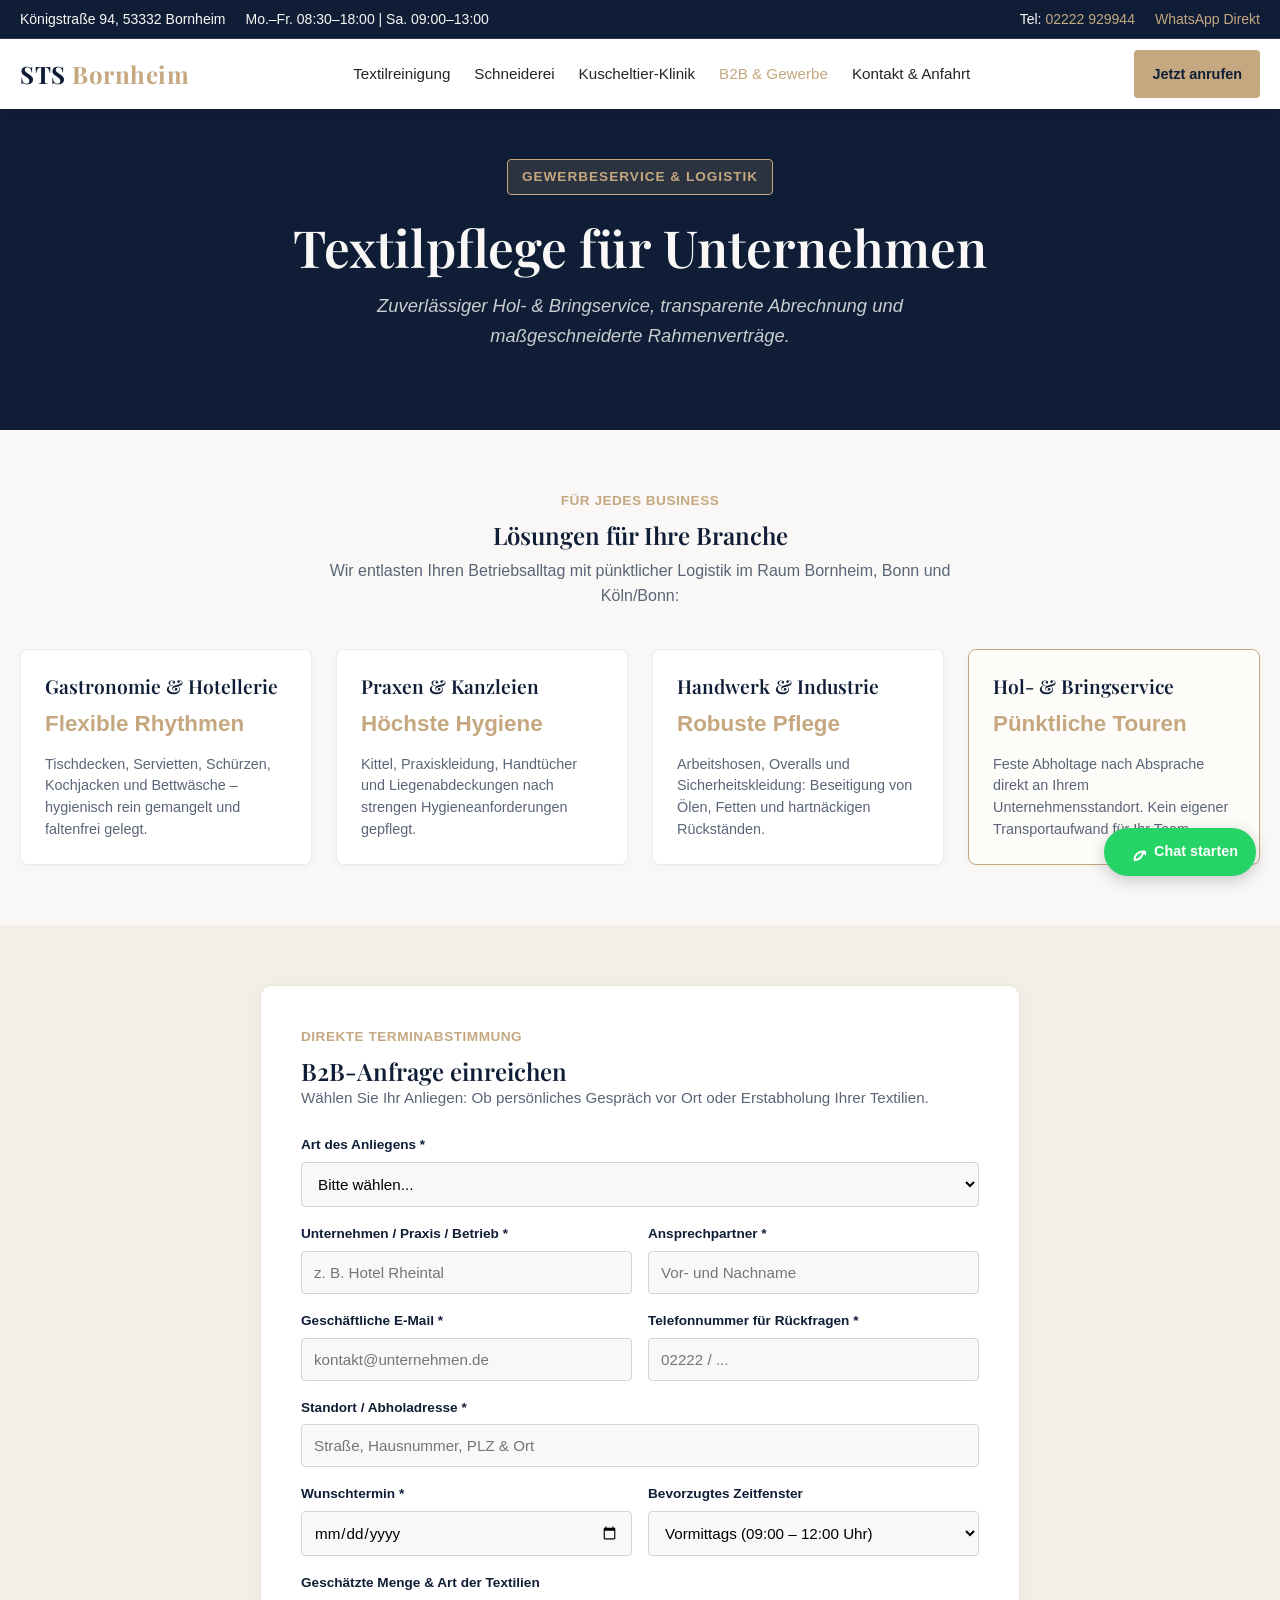
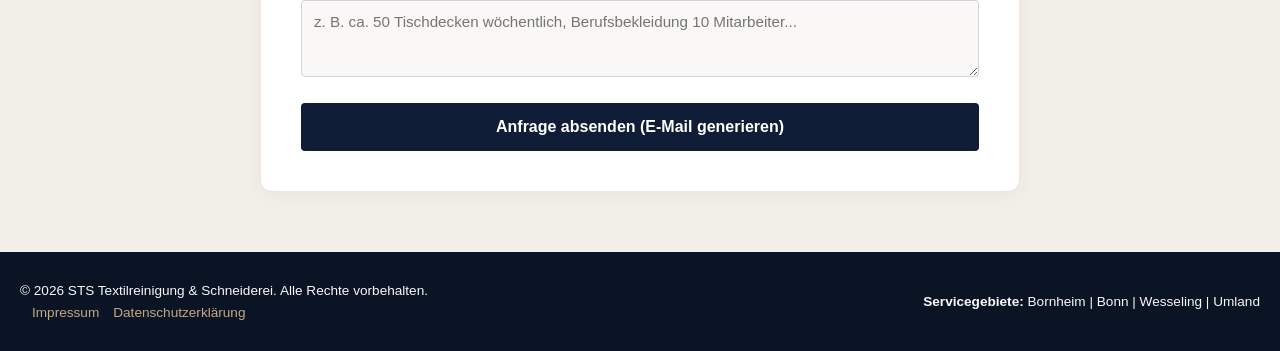
==== b2b.html @ cd41a294 "feat: setup multi-page architecture with refind boutique design" ====
<!DOCTYPE html>
<html lang="de">
<head>
    <meta charset="UTF-8">
    <meta name="viewport" content="width=device-width, initial-scale=1.0">
    <title>B2B & Wäscheservice Bornheim | STS Gewerbekunden & Logistik</title>
    
    <!-- Google Fonts -->
    <link rel="preconnect" href="https://fonts.googleapis.com">
    <link rel="preconnect" href="https://fonts.gstatic.com" crossorigin>
    <link href="https://fonts.googleapis.com/css2?family=Playfair+Display:ital,wght@0,600;0,700;1,400&family=Plus+Jakarta+Sans:wght@400;500;600;700&display=swap" rel="stylesheet">
    
    <!-- Stylesheet -->
    <link rel="stylesheet" href="style.css">
</head>
<body>

    <!-- 1. TOP-BAR -->
    <aside class="top-bar">
        <div class="container">
            <div class="top-bar-info">
                <span>Königstraße 94, 53332 Bornheim</span>
                <span>Mo.–Fr. 08:30–18:00 | Sa. 09:00–13:00</span>
            </div>
            <div class="top-bar-contact">
                <span>Tel: <a href="tel:02222929944">02222 929944</a></span>
                <a href="https://wa.me/4915759547628" target="_blank" rel="noopener">WhatsApp Direkt</a>
            </div>
        </div>
    </aside>

    <!-- 2. HEADER -->
    <header class="main-header">
        <div class="container nav-container">
            <div class="logo">
                <a href="index.html">STS <span>Bornheim</span></a>
            </div>

            <nav aria-label="Hauptnavigation">
                <ul class="nav-menu">
                    <li><a href="textilreinigung.html" class="nav-link">Textilreinigung</a></li>
                    <li><a href="schneiderei.html" class="nav-link">Schneiderei</a></li>
                    <li><a href="kuscheltier.html" class="nav-link">Kuscheltier-Klinik</a></li>
                    <li><a href="b2b.html" class="nav-link active">B2B & Gewerbe</a></li>
                    <li><a href="kontakt.html" class="nav-link">Kontakt & Anfahrt</a></li>
                </ul>
            </nav>

            <div class="header-actions">
                <a href="tel:02222929944" class="header-cta">Jetzt anrufen</a>
            </div>
        </div>
    </header>

    <!-- 3. DETAILSEITE INHALT -->
    <main>
        <!-- B2B Hero -->
        <section class="hero" style="padding: 50px 0 40px;">
            <div class="container hero-content">
                <span class="badge">Gewerbeservice & Logistik</span>
                <h1 class="hero-title">Textilpflege für Unternehmen</h1>
                <p class="hero-motto">Zuverlässiger Hol- & Bringservice, transparente Abrechnung und maßgeschneiderte Rahmenverträge.</p>
            </div>
        </section>

        <!-- Zielbranchen Grid -->
        <section class="container" style="padding: 60px 20px;">
            <div style="text-align: center; max-width: 700px; margin: 0 auto 40px;">
                <span class="section-tag">Für jedes Business</span>
                <h2>Lösungen für Ihre Branche</h2>
                <p style="color: var(--text-muted); margin-top: 8px;">
                    Wir entlasten Ihren Betriebsalltag mit pünktlicher Logistik im Raum Bornheim, Bonn und Köln/Bonn:
                </p>
            </div>

            <div class="price-grid">
                <div class="price-card">
                    <h3>Gastronomie & Hotellerie</h3>
                    <p class="price-val">Flexible Rhythmen</p>
                    <p class="price-desc">Tischdecken, Servietten, Schürzen, Kochjacken und Bettwäsche – hygienisch rein gemangelt und faltenfrei gelegt.</p>
                </div>

                <div class="price-card">
                    <h3>Praxen & Kanzleien</h3>
                    <p class="price-val">Höchste Hygiene</p>
                    <p class="price-desc">Kittel, Praxiskleidung, Handtücher und Liegenabdeckungen nach strengen Hygieneanforderungen gepflegt.</p>
                </div>

                <div class="price-card">
                    <h3>Handwerk & Industrie</h3>
                    <p class="price-val">Robuste Pflege</p>
                    <p class="price-desc">Arbeitshosen, Overalls und Sicherheitskleidung: Beseitigung von Ölen, Fetten und hartnäckigen Rückständen.</p>
                </div>

                <div class="price-card highlight-card">
                    <h3>Hol- & Bringservice</h3>
                    <p class="price-val">Pünktliche Touren</p>
                    <p class="price-desc">Feste Abholtage nach Absprache direkt an Ihrem Unternehmensstandort. Kein eigener Transportaufwand für Ihr Team.</p>
                </div>
            </div>
        </section>

        <!-- B2B Terminformular -->
        <section class="bg-alt" style="padding: 60px 20px;">
            <div class="container">
                <div class="inquiry-card" style="max-width: 760px;">
                    <span class="section-tag">Direkte Terminabstimmung</span>
                    <h2>B2B-Anfrage einreichen</h2>
                    <p class="inquiry-sub">Wählen Sie Ihr Anliegen: Ob persönliches Gespräch vor Ort oder Erstabholung Ihrer Textilien.</p>

                    <form class="inquiry-form" id="b2b-form" onsubmit="handleB2BSubmit(event)">
                        <!-- Terminart-Auswahl -->
                        <div class="form-group">
                            <label for="b2b-type">Art des Anliegens *</label>
                            <select id="b2b-type" required>
                                <option value="" disabled selected>Bitte wählen...</option>
                                <option value="Gesprächstermin">Unverbindlicher Kennenlern- & Besprechungstermin</option>
                                <option value="Abholung">Direkte Erstabholung anfordern</option>
                            </select>
                        </div>

                        <!-- Firmen- & Kontaktdaten -->
                        <div class="form-row">
                            <div class="form-group">
                                <label for="b2b-company">Unternehmen / Praxis / Betrieb *</label>
                                <input type="text" id="b2b-company" placeholder="z. B. Hotel Rheintal" required>
                            </div>
                            <div class="form-group">
                                <label for="b2b-contact-person">Ansprechpartner *</label>
                                <input type="text" id="b2b-contact-person" placeholder="Vor- und Nachname" required>
                            </div>
                        </div>

                        <div class="form-row">
                            <div class="form-group">
                                <label for="b2b-email">Geschäftliche E-Mail *</label>
                                <input type="email" id="b2b-email" placeholder="kontakt@unternehmen.de" required>
                            </div>
                            <div class="form-group">
                                <label for="b2b-phone">Telefonnummer für Rückfragen *</label>
                                <input type="tel" id="b2b-phone" placeholder="02222 / ..." required>
                            </div>
                        </div>

                        <!-- Adresse & Logistik -->
                        <div class="form-group">
                            <label for="b2b-address">Standort / Abholadresse *</label>
                            <input type="text" id="b2b-address" placeholder="Straße, Hausnummer, PLZ & Ort" required>
                        </div>

                        <div class="form-row">
                            <div class="form-group">
                                <label for="b2b-date">Wunschtermin *</label>
                                <input type="date" id="b2b-date" required>
                            </div>
                            <div class="form-group">
                                <label for="b2b-time">Bevorzugtes Zeitfenster</label>
                                <select id="b2b-time">
                                    <option value="Vormittags (09:00 - 12:00 Uhr)">Vormittags (09:00 – 12:00 Uhr)</option>
                                    <option value="Nachmittags (13:00 - 17:00 Uhr)">Nachmittags (13:00 – 17:00 Uhr)</option>
                                </select>
                            </div>
                        </div>

                        <div class="form-group">
                            <label for="b2b-details">Geschätzte Menge & Art der Textilien</label>
                            <textarea id="b2b-details" rows="3" placeholder="z. B. ca. 50 Tischdecken wöchentlich, Berufsbekleidung 10 Mitarbeiter..."></textarea>
                        </div>

                        <button type="submit" class="submit-btn" style="background-color: var(--color-primary); margin-top: 10px;">
                            Anfrage absenden (E-Mail generieren)
                        </button>
                    </form>
                </div>
            </div>
        </section>
    </main>

    <!-- 4. FOOTER -->
    <footer class="site-footer">
        <div class="container footer-content">
            <div class="footer-legal">
                <p>&copy; 2026 STS Textilreinigung & Schneiderei. Alle Rechte vorbehalten.</p>
                <nav class="legal-links">
                    <a href="impressum.html">Impressum</a>
                    <a href="datenschutz.html">Datenschutzerklärung</a>
                </nav>
            </div>
            <div class="footer-service">
                <p><strong>Servicegebiete:</strong> Bornheim | Bonn | Wesseling | Umland</p>
            </div>
        </div>
    </footer>

    <!-- SCHWEBENDER WHATSAPP-BUTTON -->
    <a href="https://wa.me/4915759547628?text=Hallo%20STS%20Team,%20ich%20habe%20eine%20B2B-Anfrage." class="whatsapp-float" target="_blank" rel="noopener noreferrer">
        <svg viewBox="0 0 24 24" width="24" height="24" fill="none" stroke="currentColor" stroke-width="2" stroke-linecap="round" stroke-linejoin="round">
            <path d="M21 11.5a8.38 8.38 0 0 1-.9 3.8 8.5 8.5 0 0 1-7.6 4.7 8.38 8.38 0 0 1 4.7-7.6 8.38 8.38 0 0 1 3.8-.9h.5a8.48 8.48 0 0 1 8 8v.5z"></path>
        </svg>
        <span>Chat starten</span>
    </a>

    <!-- JAVASCRIPT: E-Mail-Workflow ohne Fremd-Backend -->
    <script>
        function handleB2BSubmit(e) {
            e.preventDefault();

            const type = document.getElementById('b2b-type').value;
            const company = document.getElementById('b2b-company').value;
            const person = document.getElementById('b2b-contact-person').value;
            const email = document.getElementById('b2b-email').value;
            const phone = document.getElementById('b2b-phone').value;
            const address = document.getElementById('b2b-address').value;
            const date = document.getElementById('b2b-date').value;
            const time = document.getElementById('b2b-time').value;
            const details = document.getElementById('b2b-details').value;

            const subject = encodeURIComponent(`B2B-Anfrage: ${type} - ${company}`);
            const body = encodeURIComponent(
                `Guten Tag STS Team,\n\n` +
                `Hiermit frage ich folgenden Termin an:\n\n` +
                `Art des Anliegens: ${type}\n` +
                `Firma / Betrieb: ${company}\n` +
                `Ansprechpartner: ${person}\n` +
                `Telefon: ${phone}\n` +
                `E-Mail: ${email}\n` +
                `Standort / Adresse: ${address}\n` +
                `Wunschtermin: ${date} (${time})\n\n` +
                `Details / Textilmengen:\n${details}\n\n` +
                `Bitte um verbindliche Bestätigung per E-Mail.`
            );

            // Öffnet das vorbefüllte Standard-E-Mail-Programm des Nutzers
            window.location.href = `mailto:info@sts-textilreinigung.de?subject=${subject}&body=${body}`;
        }
    </script>

</body>
</html>
---- style.css ----
/* ==========================================================================
   STS TEXTILREINIGUNG & SCHNEIDEREI - DESIGN SYSTEM TOKENS (v1.0)
   ========================================================================== */

:root {
  /* Farbklima: Refined Boutique */
  --color-primary: #0F1E36;       /* Deep Navy */
  --color-primary-light: #1B355D; /* Soft Navy für Hover/Karten */
  --color-bg: #F9F8F6;            /* Warmes Creme / Off-White */
  --color-surface: #FFFFFF;       /* Reines Weiß für Inhaltskarten */
  --color-accent: #C5A880;        /* Muted Sandgold / Champagne */
  --color-accent-hover: #B3956B;  /* Dunklerer Sandton für Interaktionen */
  
  /* Textfarben & Kontraste */
  --text-main: #212529;           /* Neutrales Dunkelgrau für Fließtext */
  --text-muted: #5A6578;          /* Sekundärtext / Metadaten */
  --text-light: #F9F8F6;          /* Heller Text auf Navy-Hintergründen */

  /* Typografie-System */
  --font-serif: "Playfair Display", Georgia, serif;
  --font-sans: "Inter", -apple-system, BlinkMacSystemFont, "Segoe UI", Roboto, sans-serif;

  /* Formensprache & Layout */
  --radius-sm: 4px;
  --radius-md: 8px;
  --radius-lg: 12px;
  --max-width: 1280px;

  /* Mobile Touch Targets */
  --min-touch-size: 48px;
}

/* Basis-Reset */
*, *::before, *::after {
  box-sizing: border-box;
  margin: 0;
  padding: 0;
}

body {
  font-family: var(--font-sans);
  background-color: var(--color-bg);
  color: var(--text-main);
  line-height: 1.6;
  -webkit-font-smoothing: antialiased;
}

/* Typografie Grundhierarchie */
h1, h2, h3, h4 {
  font-family: var(--font-serif);
  color: var(--color-primary);
  font-weight: 600;
  line-height: 1.25;
}

/* Globaler Layout-Container */
.container {
  width: 100%;
  max-width: var(--max-width);
  margin-left: auto;
  margin-right: auto;
  padding-left: 20px;
  padding-right: 20px;
}

/* ==========================================================================
   HEADER & NAVIGATION
   ========================================================================== */

/* Top-Bar (Öffnungszeiten & Direktkontakt) */
.top-bar {
  background-color: var(--color-primary);
  color: var(--text-light);
  font-size: 0.875rem;
  padding: 8px 0;
  border-bottom: 1px solid rgba(197, 168, 128, 0.2);
}

.top-bar .container {
  display: flex;
  justify-content: space-between;
  align-items: center;
}

.top-bar-info, .top-bar-contact {
  display: flex;
  gap: 20px;
  align-items: center;
}

.top-bar a {
  color: var(--color-accent);
  text-decoration: none;
  font-weight: 500;
}

.top-bar a:hover {
  text-decoration: underline;
}

/* Haupt-Navigation (Sticky auf Desktop & Mobil) */
.main-header {
  position: sticky;
  top: 0;
  background-color: var(--color-surface);
  box-shadow: 0 2px 10px rgba(0, 0, 0, 0.05);
  z-index: 1000;
}

.nav-container {
  display: flex;
  justify-content: space-between;
  align-items: center;
  height: 70px;
}

/* Logo */
.logo a {
  font-family: var(--font-serif);
  font-size: 1.5rem;
  font-weight: 700;
  color: var(--color-primary);
  text-decoration: none;
  letter-spacing: 0.5px;
}

.logo span {
  color: var(--color-accent);
}

/* Navigations-Links */
.nav-menu {
  display: flex;
  list-style: none;
  gap: 24px;
  align-items: center;
}

.nav-link {
  font-family: var(--font-sans);
  font-size: 0.95rem;
  font-weight: 500;
  color: var(--text-main);
  text-decoration: none;
  transition: color 0.2s ease;
  min-height: var(--min-touch-size);
  display: inline-flex;
  align-items: center;
}

.nav-link:hover, .nav-link.active {
  color: var(--color-accent);
}

/* Header-CTA-Button */
.header-cta {
  background-color: var(--color-accent);
  color: var(--color-primary);
  padding: 10px 18px;
  border-radius: var(--radius-sm);
  text-decoration: none;
  font-weight: 600;
  font-size: 0.9rem;
  min-height: var(--min-touch-size);
  display: inline-flex;
  align-items: center;
  transition: background-color 0.2s ease;
}

.header-cta:hover {
  background-color: var(--color-accent-hover);
}

/* Mobile-Anpassung */
@media (max-width: 768px) {
  .top-bar {
    display: none;
  }

  .nav-menu {
    display: none;
  }

  .nav-container {
    height: 56px;
  }

  .logo a {
    font-size: 1.25rem;
  }
}
/* ==========================================================================
   HERO BEREICH & SCHNELLWAHL-KACHELN
   ========================================================================== */
.hero {
  background-color: var(--color-primary);
  color: var(--text-light);
  padding: 80px 0 60px;
  text-align: center;
}

.hero-content {
  display: flex;
  flex-direction: column;
  align-items: center;
}

.badge {
  background-color: rgba(197, 168, 128, 0.15);
  color: var(--color-accent);
  border: 1px solid var(--color-accent);
  padding: 6px 14px;
  border-radius: var(--radius-sm);
  font-size: 0.85rem;
  font-weight: 600;
  text-transform: uppercase;
  letter-spacing: 1px;
  margin-bottom: 20px;
}

.hero-title {
  font-size: clamp(2rem, 5vw, 3.2rem);
  color: var(--text-light);
  margin-bottom: 12px;
}

.hero-title span {
  color: var(--color-accent);
}

.hero-motto {
  font-size: 1.15rem;
  color: rgba(249, 248, 246, 0.8);
  font-style: italic;
  max-width: 600px;
  margin-bottom: 40px;
}

/* 4 Schnellwahl-Kacheln */
.quick-nav-grid {
  display: grid;
  grid-template-columns: repeat(auto-fit, minmax(220px, 1fr));
  gap: 16px;
  width: 100%;
  margin-top: 20px;
}

.quick-card {
  background-color: var(--color-surface);
  border: 1px solid rgba(197, 168, 128, 0.3);
  border-radius: var(--radius-md);
  padding: 20px 16px;
  text-decoration: none;
  display: flex;
  flex-direction: column;
  align-items: center;
  justify-content: center;
  transition: transform 0.2s ease, border-color 0.2s ease;
  min-height: var(--min-touch-size);
}

.quick-card strong {
  color: var(--color-primary);
  font-size: 1.05rem;
  margin-bottom: 4px;
}

.quick-card small {
  color: var(--text-muted);
  font-size: 0.8rem;
  text-align: center;
}

.quick-card:hover {
  transform: translateY(-3px);
  border-color: var(--color-accent);
}

/* ==========================================================================
   SPLIT SECTIONS (LEISTUNGSBLÖCKE)
   ========================================================================== */
.split-section {
  display: flex;
  align-items: center;
  justify-content: space-between;
  padding: 80px 20px;
  max-width: var(--max-width);
  margin: 0 auto;
  gap: 50px;
}

.split-section.reverse {
  flex-direction: row-reverse;
}

.bg-alt {
  background-color: #F2EFE9;
}

.split-text {
  flex: 1;
}

.split-image {
  flex: 1;
  display: flex;
  justify-content: center;
}

.split-image img {
  width: 100%;
  max-width: 500px;
  height: 340px;
  object-fit: cover;
  border-radius: var(--radius-md);
  box-shadow: 0 8px 24px rgba(0, 0, 0, 0.06);
}

.section-tag {
  color: var(--color-accent);
  font-weight: 700;
  font-size: 0.85rem;
  text-transform: uppercase;
  letter-spacing: 0.5px;
  display: block;
  margin-bottom: 8px;
}

.story-lead {
  font-weight: 500;
  font-size: 1.05rem;
  color: var(--color-primary);
  margin: 12px 0;
}

.feature-grid {
  display: flex;
  gap: 12px;
  margin: 20px 0;
  flex-wrap: wrap;
}

.feature-item {
  background-color: var(--color-surface);
  border: 1px solid rgba(0, 0, 0, 0.08);
  padding: 8px 14px;
  border-radius: var(--radius-sm);
  font-size: 0.85rem;
  font-weight: 600;
  color: var(--color-primary);
}

.nav-btn {
  background-color: var(--color-primary);
  color: var(--text-light);
  padding: 10px 20px;
  border-radius: var(--radius-sm);
  text-decoration: none;
  font-size: 0.9rem;
  font-weight: 600;
  display: inline-block;
  transition: background-color 0.2s ease;
  min-height: var(--min-touch-size);
  line-height: 28px;
}

.nav-btn:hover {
  background-color: var(--color-primary-light);
}

/* ==========================================================================
   ANFRAGE-FORMULAR & WHATSAPP
   ========================================================================== */
.inquiry-section {
  padding: 70px 0;
  background-color: var(--color-bg);
}

.inquiry-card {
  background-color: var(--color-surface);
  border: 1px solid rgba(197, 168, 128, 0.3);
  border-radius: var(--radius-lg);
  padding: 40px;
  max-width: 680px;
  margin: 0 auto;
  box-shadow: 0 4px 20px rgba(0, 0, 0, 0.04);
}

.inquiry-sub {
  color: var(--text-muted);
  font-size: 0.95rem;
  margin-bottom: 24px;
}

.inquiry-form {
  display: flex;
  flex-direction: column;
  gap: 16px;
}

.form-row {
  display: grid;
  grid-template-columns: 1fr 1fr;
  gap: 16px;
}

.form-group {
  display: flex;
  flex-direction: column;
  gap: 6px;
}

.form-group label {
  font-size: 0.85rem;
  font-weight: 600;
  color: var(--color-primary);
}

.form-group input,
.form-group select,
.form-group textarea {
  padding: 12px;
  border: 1px solid #D0D5DD;
  border-radius: var(--radius-sm);
  font-family: var(--font-sans);
  font-size: 0.95rem;
  background-color: var(--color-bg);
}

.form-group textarea {
  resize: vertical;
}

.submit-btn {
  background-color: #25D366; /* WhatsApp Green */
  color: #FFFFFF;
  border: none;
  padding: 14px;
  border-radius: var(--radius-sm);
  font-weight: 600;
  font-size: 1rem;
  cursor: pointer;
  min-height: var(--min-touch-size);
  transition: opacity 0.2s ease;
}

.submit-btn:hover {
  opacity: 0.9;
}

/* ==========================================================================
   KONTAKT, ZEITEN & STANDORT
   ========================================================================== */
.contact-section {
  background-color: var(--color-primary);
  color: var(--text-light);
  padding: 70px 0;
}

.contact-section h2 {
  color: var(--text-light);
  margin-bottom: 12px;
}

.contact-grid {
  display: grid;
  grid-template-columns: 1fr 1fr;
  gap: 40px;
  align-items: center;
}

.contact-address {
  line-height: 1.6;
  margin-bottom: 20px;
  color: rgba(249, 248, 246, 0.85);
}

.hours-list {
  display: flex;
  flex-direction: column;
  gap: 8px;
}

.hour-row {
  display: flex;
  justify-content: space-between;
  border-bottom: 1px solid rgba(255, 255, 255, 0.1);
  padding-bottom: 6px;
  font-size: 0.95rem;
}

.hour-row.closed {
  color: var(--color-accent);
}

/* ==========================================================================
   FOOTER & FLOATING WHATSAPP
   ========================================================================== */
.site-footer {
  background-color: #0A1424;
  color: var(--text-light);
  padding: 28px 0;
  font-size: 0.85rem;
}

.footer-content {
  display: flex;
  justify-content: space-between;
  align-items: center;
  flex-wrap: wrap;
  gap: 16px;
}

.legal-links {
  display: inline-flex;
  gap: 14px;
  margin-left: 12px;
}

.legal-links a {
  color: var(--color-accent);
  text-decoration: none;
}

.legal-links a:hover {
  text-decoration: underline;
}

/* Floating WhatsApp (Unten Rechts) */
.whatsapp-float {
  position: fixed;
  bottom: 24px;
  right: 24px;
  background-color: #25D366;
  color: #FFFFFF;
  display: flex;
  align-items: center;
  gap: 8px;
  padding: 12px 18px;
  border-radius: 50px;
  text-decoration: none;
  font-weight: 700;
  font-size: 0.9rem;
  box-shadow: 0 4px 16px rgba(0, 0, 0, 0.2);
  z-index: 999;
  min-height: var(--min-touch-size);
}

/* ==========================================================================
   MOBILE RESPONSIVE REGELN (STRIKT BILD -> TEXT)
   ========================================================================== */
@media (max-width: 768px) {
  .split-section,
  .split-section.reverse {
    flex-direction: column-reverse; /* Bild immer oben, Text darunter */
    padding: 40px 20px;
    gap: 24px;
  }

  .split-image img {
    height: 220px; /* Kompaktes Bild laut Anforderung */
  }

  .form-row,
  .contact-grid {
    grid-template-columns: 1fr;
  }

  .inquiry-card {
    padding: 24px 16px;
  }

  .footer-content {
    flex-direction: column;
    text-align: center;
  }

  .legal-links {
    margin-left: 0;
    margin-top: 8px;
  }
}
/* ==========================================================================
   PREIS-KARTEN GRID
   ========================================================================== */
.price-grid {
  display: grid;
  grid-template-columns: repeat(auto-fit, minmax(260px, 1fr));
  gap: 24px;
}

.price-card {
  background-color: var(--color-surface);
  border: 1px solid rgba(0, 0, 0, 0.08);
  border-radius: var(--radius-md);
  padding: 24px;
  display: flex;
  flex-direction: column;
  box-shadow: 0 2px 8px rgba(0, 0, 0, 0.03);
}

.price-card h3 {
  font-size: 1.2rem;
  margin-bottom: 8px;
}

.price-val {
  font-family: var(--font-sans);
  font-size: 1.4rem;
  font-weight: 700;
  color: var(--color-accent);
  margin-bottom: 12px;
}

.price-desc {
  font-size: 0.9rem;
  color: var(--text-muted);
  line-height: 1.5;
}

.highlight-card {
  border: 1px solid var(--color-accent);
  background-color: #FDFCF9;
}
/* ==========================================================================
   INTERAKTIONS-KOMPONENTEN (BURGER MENU & SCROLL-TO-TOP)
   ========================================================================== */

/* Mobile Burger-Button */
.menu-toggle {
  display: none;
  background: none;
  border: none;
  cursor: pointer;
  padding: 8px;
  color: var(--color-primary);
}

.menu-toggle svg {
  display: block;
}

/* Scroll-to-Top Button (Desktop only) */
.scroll-top-btn {
  display: none;
  position: fixed;
  bottom: 24px;
  right: 180px; /* Neben dem schwebenden WhatsApp-Button platziert */
  background-color: var(--color-surface);
  color: var(--color-primary);
  border: 1px solid rgba(15, 30, 54, 0.15);
  border-radius: var(--radius-sm);
  width: 44px;
  height: 44px;
  align-items: center;
  justify-content: center;
  cursor: pointer;
  box-shadow: 0 4px 12px rgba(0, 0, 0, 0.08);
  transition: opacity 0.2s ease, transform 0.2s ease;
  z-index: 990;
}

.scroll-top-btn:hover {
  transform: translateY(-2px);
  border-color: var(--color-accent);
}

/* Mobile Menü Anpassung */
@media (max-width: 768px) {
  .menu-toggle {
    display: flex;
    align-items: center;
    justify-content: center;
    min-height: var(--min-touch-size);
    min-width: var(--min-touch-size);
  }

  .nav-menu.is-open {
    display: flex;
    flex-direction: column;
    position: absolute;
    top: 56px;
    left: 0;
    width: 100%;
    background-color: var(--color-surface);
    padding: 20px;
    gap: 16px;
    box-shadow: 0 8px 16px rgba(0, 0, 0, 0.08);
    border-bottom: 1px solid rgba(0, 0, 0, 0.05);
  }

  .scroll-top-btn {
    display: none !important; /* Mobil bewusst ausgeblendet laut Spezifikation */
  }
}
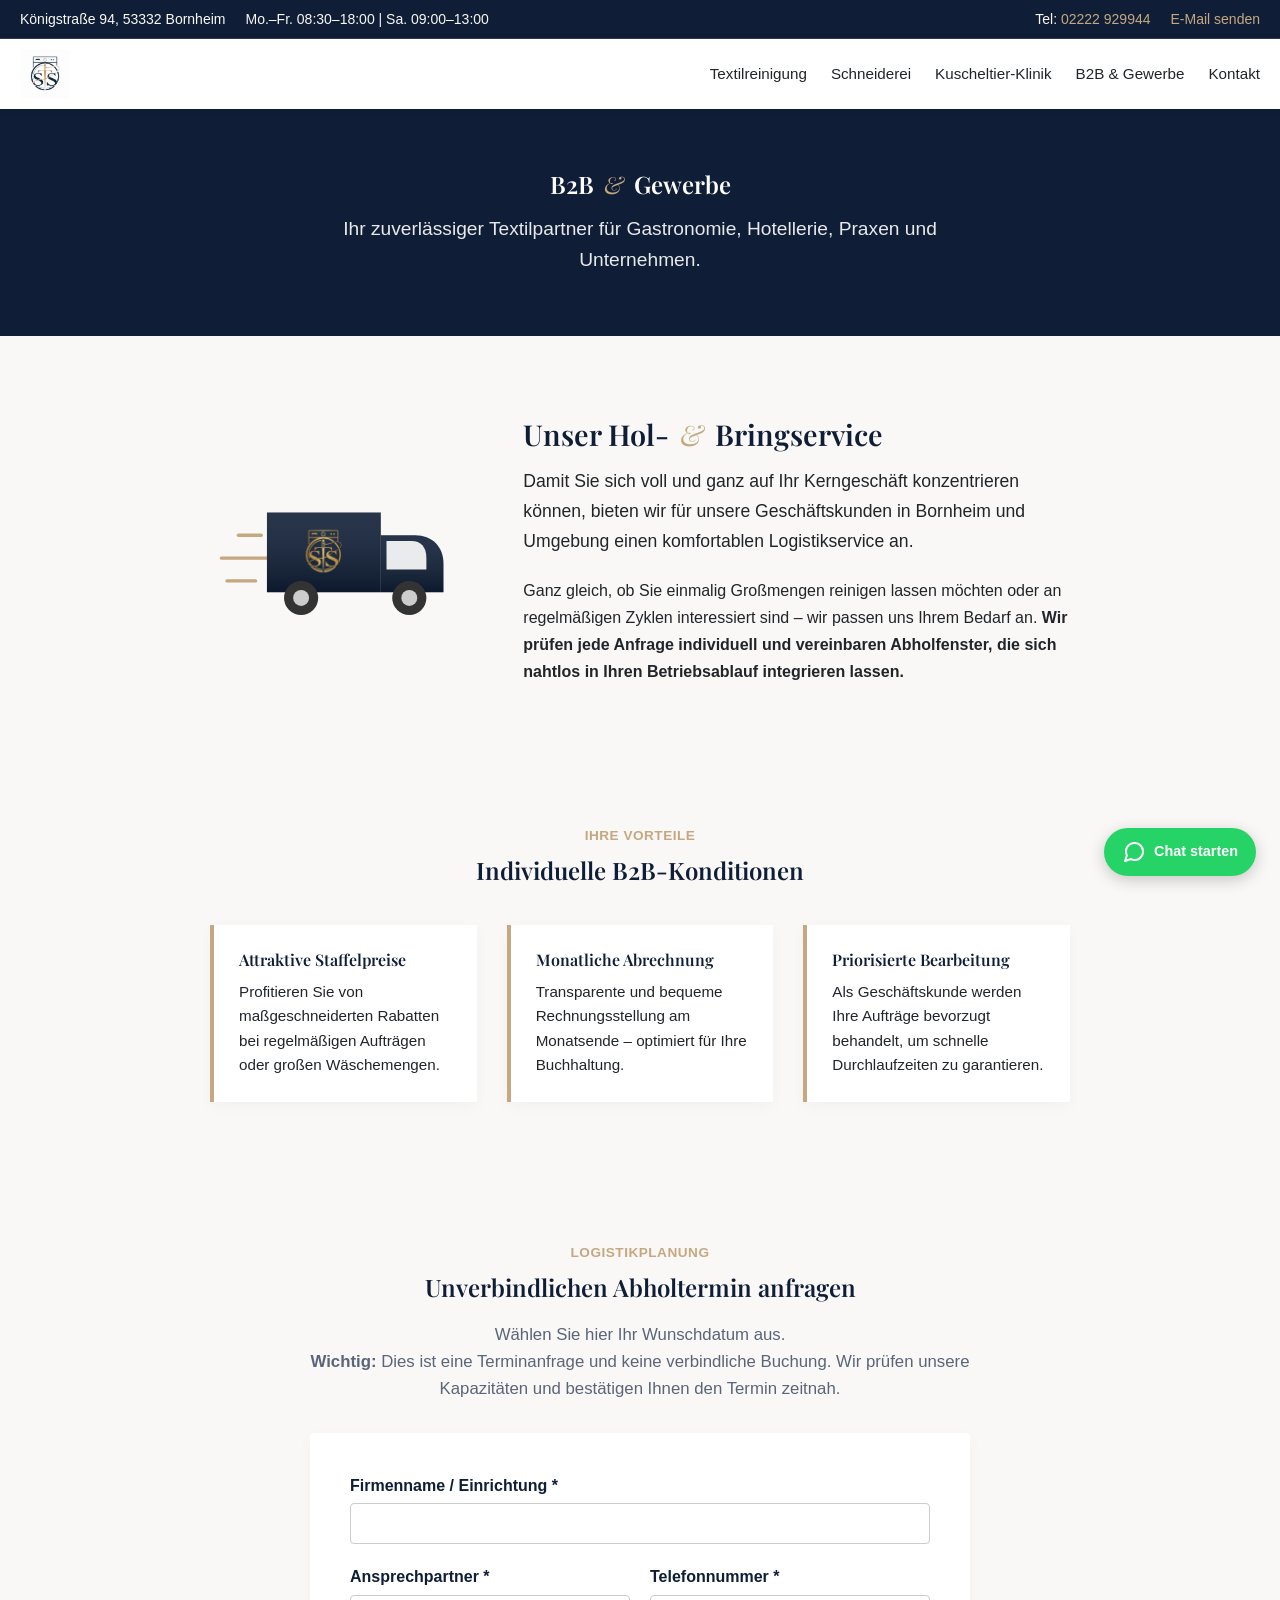
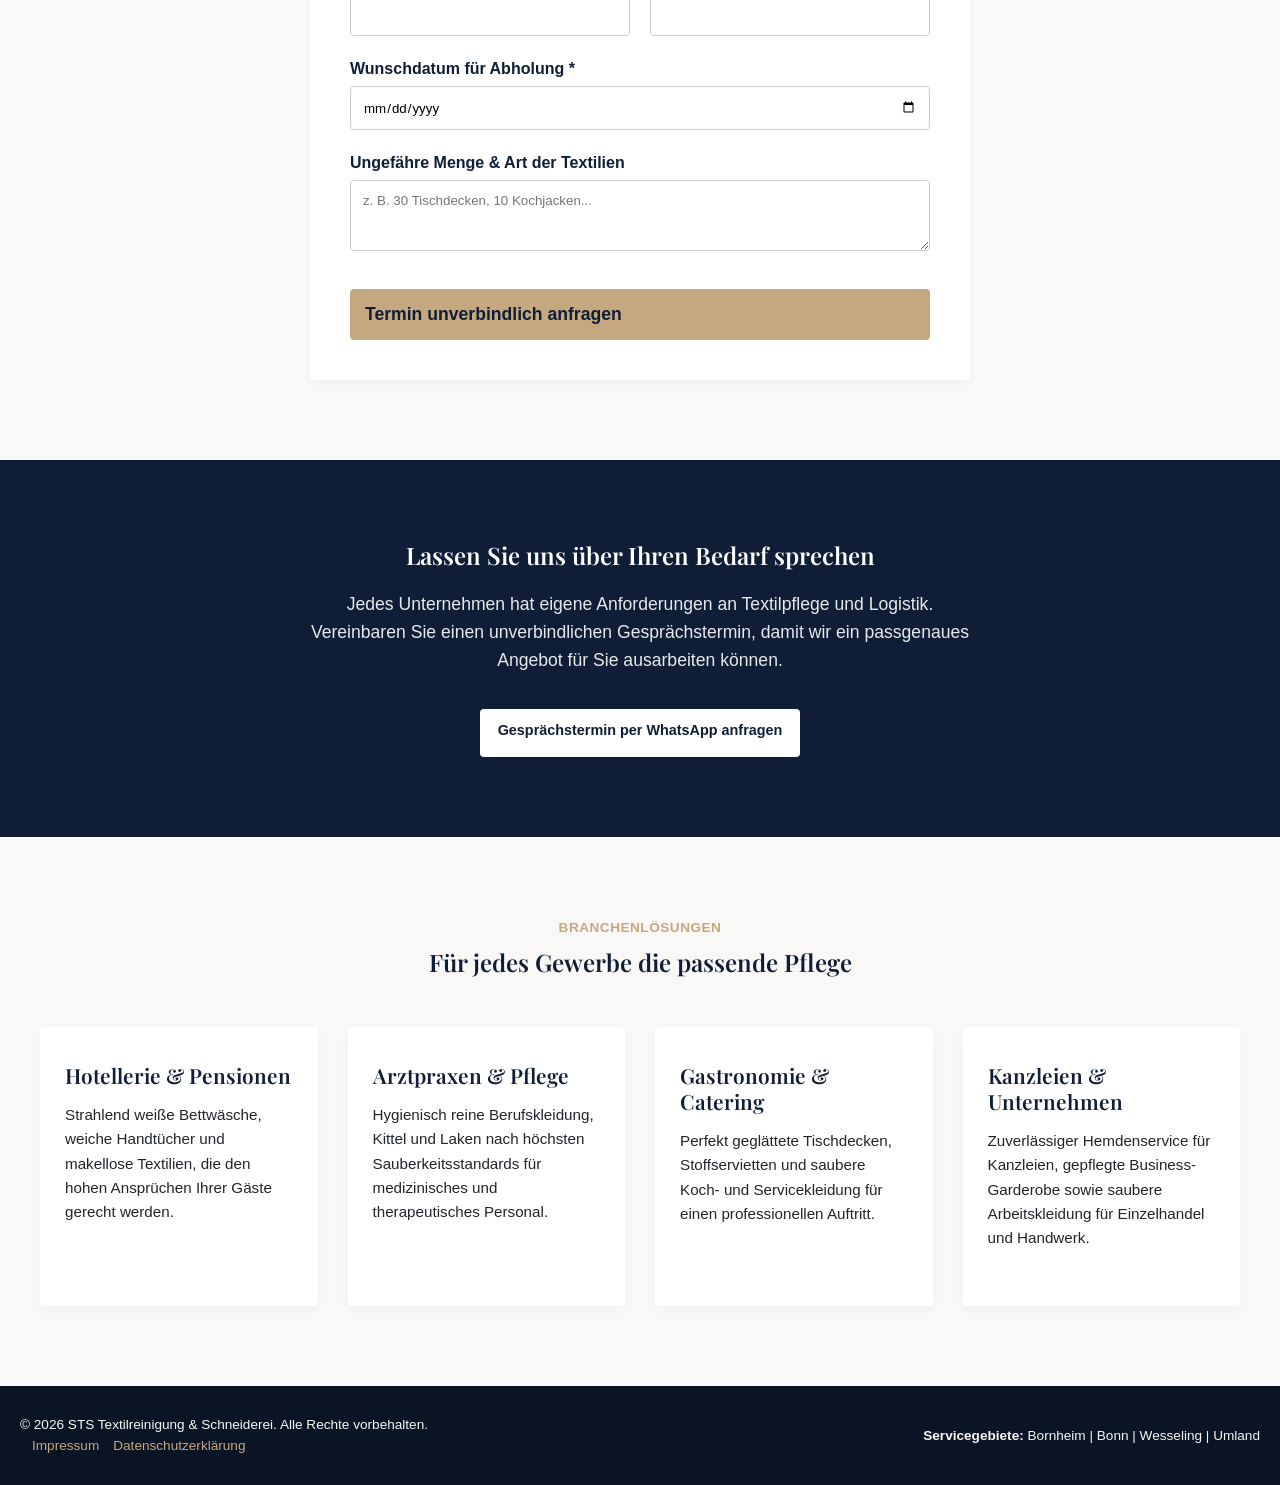
==== commit 6c7c7a22: "Phase 6 bis 9 abgeschlossen: Unterseiten für Textilreinigung, Schneiderei, Kuscheltier-Klinik und B2" ====
--- a/b2b.html
+++ b/b2b.html
@@ -3,14 +3,11 @@
 <head>
     <meta charset="UTF-8">
     <meta name="viewport" content="width=device-width, initial-scale=1.0">
-    <title>B2B & Wäscheservice Bornheim | STS Gewerbekunden & Logistik</title>
+    <title>B2B & Wäscheservice | STS Textilreinigung Bornheim</title>
     
-    <!-- Google Fonts -->
     <link rel="preconnect" href="https://fonts.googleapis.com">
     <link rel="preconnect" href="https://fonts.gstatic.com" crossorigin>
     <link href="https://fonts.googleapis.com/css2?family=Playfair+Display:ital,wght@0,600;0,700;1,400&family=Plus+Jakarta+Sans:wght@400;500;600;700&display=swap" rel="stylesheet">
-    
-    <!-- Stylesheet -->
     <link rel="stylesheet" href="style.css">
 </head>
 <body>
@@ -24,16 +21,18 @@
             </div>
             <div class="top-bar-contact">
                 <span>Tel: <a href="tel:02222929944">02222 929944</a></span>
-                <a href="https://wa.me/4915759547628" target="_blank" rel="noopener">WhatsApp Direkt</a>
+                <a href="mailto:miassarsunbul1975@gmail.com">E-Mail senden</a>
             </div>
         </div>
     </aside>
 
-    <!-- 2. HEADER -->
+    <!-- 2. HAUPT-HEADER -->
     <header class="main-header">
         <div class="container nav-container">
             <div class="logo">
-                <a href="index.html">STS <span>Bornheim</span></a>
+                <a href="index.html">
+                    <img src="images/logo.png.png" alt="STS Logo" class="header-logo">
+                </a>
             </div>
 
             <nav aria-label="Hauptnavigation">
@@ -41,139 +40,208 @@
                     <li><a href="textilreinigung.html" class="nav-link">Textilreinigung</a></li>
                     <li><a href="schneiderei.html" class="nav-link">Schneiderei</a></li>
                     <li><a href="kuscheltier.html" class="nav-link">Kuscheltier-Klinik</a></li>
-                    <li><a href="b2b.html" class="nav-link active">B2B & Gewerbe</a></li>
-                    <li><a href="kontakt.html" class="nav-link">Kontakt & Anfahrt</a></li>
+                    <li><a href="b2b.html" class="nav-link">B2B &amp; Gewerbe</a></li>
+                    <li><a href="kontakt.html" class="nav-link">Kontakt</a></li>
                 </ul>
             </nav>
 
-            <div class="header-actions">
-                <a href="tel:02222929944" class="header-cta">Jetzt anrufen</a>
-            </div>
+            <button class="menu-toggle" aria-label="Menü öffnen" aria-expanded="false">
+                <svg viewBox="0 0 24 24" width="24" height="24" stroke="currentColor" stroke-width="2" fill="none">
+                    <line x1="3" y1="12" x2="21" y2="12"></line>
+                    <line x1="3" y1="6" x2="21" y2="6"></line>
+                    <line x1="3" y1="18" x2="21" y2="18"></line>
+                </svg>
+            </button>
         </div>
     </header>
 
-    <!-- 3. DETAILSEITE INHALT -->
+    <!-- 3. HAUPTINHALT B2B -->
     <main>
-        <!-- B2B Hero -->
-        <section class="hero" style="padding: 50px 0 40px;">
-            <div class="container hero-content">
-                <span class="badge">Gewerbeservice & Logistik</span>
-                <h1 class="hero-title">Textilpflege für Unternehmen</h1>
-                <p class="hero-motto">Zuverlässiger Hol- & Bringservice, transparente Abrechnung und maßgeschneiderte Rahmenverträge.</p>
-            </div>
-        </section>
-
-        <!-- Zielbranchen Grid -->
-        <section class="container" style="padding: 60px 20px;">
-            <div style="text-align: center; max-width: 700px; margin: 0 auto 40px;">
-                <span class="section-tag">Für jedes Business</span>
-                <h2>Lösungen für Ihre Branche</h2>
-                <p style="color: var(--text-muted); margin-top: 8px;">
-                    Wir entlasten Ihren Betriebsalltag mit pünktlicher Logistik im Raum Bornheim, Bonn und Köln/Bonn:
+        <!-- Intro Hero -->
+        <section class="page-hero" style="background-color: var(--color-primary); padding: 60px 20px; text-align: center;">
+            <div class="container">
+                <h1 style="color: #ffffff; margin-bottom: 15px;">B2B <span class="amp">&amp;</span> Gewerbe</h1>
+                <p style="font-size: 1.2rem; max-width: 650px; margin: 0 auto; color: rgba(255,255,255,0.9);">Ihr zuverlässiger Textilpartner für Gastronomie, Hotellerie, Praxen und Unternehmen.</p>
+            </div>
+        </section>
+        <!-- Abholservice & Van Illustration (Punkte 86, 87, 88, 89) -->
+        <section style="background-color: #f9f8f6; padding: 80px 20px;">
+            <div class="container" style="max-width: 900px; margin: 0 auto; display: flex; flex-wrap: wrap; align-items: center; justify-content: center; gap: 40px;">
+                
+<!-- SVG Van mit Bewegungslinien (Vergrößert) -->
+                <div style="flex: 1; min-width: 250px; text-align: center;">
+                    <svg width="100%" style="max-width: 380px; height: auto;" viewBox="0 0 240 140" fill="none" xmlns="http://www.w3.org/2000/svg">
+                        <!-- Bewegungslinien / Wind -->
+                        <path d="M10 80 L50 80" stroke="var(--color-accent)" stroke-width="3" stroke-linecap="round"/>
+                        <path d="M25 60 L45 60" stroke="var(--color-accent)" stroke-width="3" stroke-linecap="round"/>
+                        <path d="M15 100 L40 100" stroke="var(--color-accent)" stroke-width="3" stroke-linecap="round"/>
+                        
+                        <!-- Der Van -->
+                        <!-- Kastenaufbau -->
+                        <path d="M50 40 h 100 v 70 h -100 z" fill="var(--color-primary)"/>
+                        <path d="M50 40 h 100 v 70 h -100 z" fill="url(#vanGradient)"/>
+                        <!-- Fahrerkabine -->
+                        <path d="M150 60 h 30 c 15 0 25 10 25 25 v 25 h -55 z" fill="var(--color-primary)"/>
+                        <path d="M150 60 h 30 c 15 0 25 10 25 25 v 25 h -55 z" fill="url(#vanGradient)"/>
+                        <!-- Fenster -->
+                        <path d="M155 65 h 22 c 8 0 13 5 13 15 v 10 h -35 z" fill="#ffffff" opacity="0.9"/>
+                        
+                        <!-- ECHTES LOGO AUF DEM VAN (Vergrößert) -->
+                        <image href="images/logo-gold.png" x="72" y="47" width="55" height="55" />
+
+                        <!-- Räder -->
+                        <circle cx="80" cy="115" r="15" fill="#333"/>
+                        <circle cx="80" cy="115" r="7" fill="#ccc"/>
+                        <circle cx="175" cy="115" r="15" fill="#333"/>
+                        <circle cx="175" cy="115" r="7" fill="#ccc"/>
+                        
+                        <!-- Farbverlauf für leichten 3D-Effekt -->
+                        <defs>
+                            <linearGradient id="vanGradient" x1="0" y1="0" x2="0" y2="1">
+                                <stop offset="0%" stop-color="#ffffff" stop-opacity="0.1"/>
+                                <stop offset="100%" stop-color="#000000" stop-opacity="0.2"/>
+                            </linearGradient>
+                        </defs>
+                    </svg>
+                </div>
+
+                <!-- Text-Bereich: Flexibler Abholprozess (86) -->
+                <div style="flex: 2; min-width: 300px;">
+                    <h3 style="color: var(--color-primary); font-size: 1.8rem; margin-bottom: 15px;">Unser Hol- <span class="amp">&amp;</span> Bringservice</h3>
+                    <p style="font-size: 1.1rem; line-height: 1.7; margin-bottom: 20px;">
+                        Damit Sie sich voll und ganz auf Ihr Kerngeschäft konzentrieren können, bieten wir für unsere Geschäftskunden in Bornheim und Umgebung einen komfortablen Logistikservice an. 
+                    </p>
+                    <p style="font-size: 1rem; line-height: 1.7; margin-bottom: 0;">
+                        Ganz gleich, ob Sie einmalig Großmengen reinigen lassen möchten oder an regelmäßigen Zyklen interessiert sind – wir passen uns Ihrem Bedarf an. <strong>Wir prüfen jede Anfrage individuell und vereinbaren Abholfenster, die sich nahtlos in Ihren Betriebsablauf integrieren lassen.</strong>
+                    </p>
+                </div>
+            </div>
+        </section>
+
+<!-- B2B-Konditionen (Punkt 93) -->
+        <section style="padding: 60px 20px;">
+            <div class="container" style="max-width: 900px; margin: 0 auto; text-align: center;">
+                <span class="section-tag">Ihre Vorteile</span>
+                <h2 style="margin-bottom: 40px;">Individuelle B2B-Konditionen</h2>
+                <div style="display: grid; grid-template-columns: repeat(auto-fit, minmax(250px, 1fr)); gap: 30px; text-align: left;">
+                    
+                    <div style="background: #fff; padding: 25px; border-left: 4px solid var(--color-accent); box-shadow: 0 4px 15px rgba(0,0,0,0.03);">
+                        <h4 style="color: var(--color-primary); margin-bottom: 10px;">Attraktive Staffelpreise</h4>
+                        <p style="font-size: 0.95rem; margin: 0;">Profitieren Sie von maßgeschneiderten Rabatten bei regelmäßigen Aufträgen oder großen Wäschemengen.</p>
+                    </div>
+                    
+                    <div style="background: #fff; padding: 25px; border-left: 4px solid var(--color-accent); box-shadow: 0 4px 15px rgba(0,0,0,0.03);">
+                        <h4 style="color: var(--color-primary); margin-bottom: 10px;">Monatliche Abrechnung</h4>
+                        <p style="font-size: 0.95rem; margin: 0;">Transparente und bequeme Rechnungsstellung am Monatsende – optimiert für Ihre Buchhaltung.</p>
+                    </div>
+                    
+                    <div style="background: #fff; padding: 25px; border-left: 4px solid var(--color-accent); box-shadow: 0 4px 15px rgba(0,0,0,0.03);">
+                        <h4 style="color: var(--color-primary); margin-bottom: 10px;">Priorisierte Bearbeitung</h4>
+                        <p style="font-size: 0.95rem; margin: 0;">Als Geschäftskunde werden Ihre Aufträge bevorzugt behandelt, um schnelle Durchlaufzeiten zu garantieren.</p>
+                    </div>
+
+                </div>
+            </div>
+        </section>
+        <!-- Abholtermin-Anfrage (Punkte 96, 97, 98, 100) -->
+        <section style="padding: 80px 20px; background-color: #f9f8f6;">
+            <div class="container" style="max-width: 700px; margin: 0 auto; text-align: center;">
+                <span class="section-tag">Logistikplanung</span>
+                <h2 style="margin-bottom: 20px;">Unverbindlichen Abholtermin anfragen</h2>
+                <p style="margin-bottom: 30px; color: var(--text-muted); font-size: 1.05rem;">
+                    Wählen Sie hier Ihr Wunschdatum aus. <br><strong>Wichtig:</strong> Dies ist eine Terminanfrage und keine verbindliche Buchung. Wir prüfen unsere Kapazitäten und bestätigen Ihnen den Termin zeitnah.
                 </p>
-            </div>
-
-            <div class="price-grid">
-                <div class="price-card">
-                    <h3>Gastronomie & Hotellerie</h3>
-                    <p class="price-val">Flexible Rhythmen</p>
-                    <p class="price-desc">Tischdecken, Servietten, Schürzen, Kochjacken und Bettwäsche – hygienisch rein gemangelt und faltenfrei gelegt.</p>
-                </div>
-
-                <div class="price-card">
-                    <h3>Praxen & Kanzleien</h3>
-                    <p class="price-val">Höchste Hygiene</p>
-                    <p class="price-desc">Kittel, Praxiskleidung, Handtücher und Liegenabdeckungen nach strengen Hygieneanforderungen gepflegt.</p>
-                </div>
-
-                <div class="price-card">
-                    <h3>Handwerk & Industrie</h3>
-                    <p class="price-val">Robuste Pflege</p>
-                    <p class="price-desc">Arbeitshosen, Overalls und Sicherheitskleidung: Beseitigung von Ölen, Fetten und hartnäckigen Rückständen.</p>
-                </div>
-
-                <div class="price-card highlight-card">
-                    <h3>Hol- & Bringservice</h3>
-                    <p class="price-val">Pünktliche Touren</p>
-                    <p class="price-desc">Feste Abholtage nach Absprache direkt an Ihrem Unternehmensstandort. Kein eigener Transportaufwand für Ihr Team.</p>
-                </div>
-            </div>
-        </section>
-
-        <!-- B2B Terminformular -->
-        <section class="bg-alt" style="padding: 60px 20px;">
-            <div class="container">
-                <div class="inquiry-card" style="max-width: 760px;">
-                    <span class="section-tag">Direkte Terminabstimmung</span>
-                    <h2>B2B-Anfrage einreichen</h2>
-                    <p class="inquiry-sub">Wählen Sie Ihr Anliegen: Ob persönliches Gespräch vor Ort oder Erstabholung Ihrer Textilien.</p>
-
-                    <form class="inquiry-form" id="b2b-form" onsubmit="handleB2BSubmit(event)">
-                        <!-- Terminart-Auswahl -->
-                        <div class="form-group">
-                            <label for="b2b-type">Art des Anliegens *</label>
-                            <select id="b2b-type" required>
-                                <option value="" disabled selected>Bitte wählen...</option>
-                                <option value="Gesprächstermin">Unverbindlicher Kennenlern- & Besprechungstermin</option>
-                                <option value="Abholung">Direkte Erstabholung anfordern</option>
-                            </select>
-                        </div>
-
-                        <!-- Firmen- & Kontaktdaten -->
-                        <div class="form-row">
-                            <div class="form-group">
-                                <label for="b2b-company">Unternehmen / Praxis / Betrieb *</label>
-                                <input type="text" id="b2b-company" placeholder="z. B. Hotel Rheintal" required>
+                
+                <div style="background: #ffffff; padding: 40px; border-radius: 4px; box-shadow: 0 4px 15px rgba(0,0,0,0.03); text-align: left;">
+                    
+                    <!-- Formular sendet an die STS-E-Mail (Punkt 100) -->
+                    <form action="mailto:sts.textilreinigung@gmail.com" method="post" enctype="text/plain" style="display: flex; flex-direction: column; gap: 20px;">
+                        
+                        <div>
+                            <label for="b2b-firma" style="display: block; margin-bottom: 5px; font-weight: 600; color: var(--color-primary);">Firmenname / Einrichtung *</label>
+                            <input type="text" id="b2b-firma" name="Firma" required style="width: 100%; padding: 12px; border: 1px solid #ccc; border-radius: 4px; font-family: inherit;">
+                        </div>
+
+                        <div style="display: grid; grid-template-columns: repeat(auto-fit, minmax(200px, 1fr)); gap: 20px;">
+                            <div>
+                                <label for="b2b-name" style="display: block; margin-bottom: 5px; font-weight: 600; color: var(--color-primary);">Ansprechpartner *</label>
+                                <input type="text" id="b2b-name" name="Name" required style="width: 100%; padding: 12px; border: 1px solid #ccc; border-radius: 4px; font-family: inherit;">
                             </div>
-                            <div class="form-group">
-                                <label for="b2b-contact-person">Ansprechpartner *</label>
-                                <input type="text" id="b2b-contact-person" placeholder="Vor- und Nachname" required>
+                            <div>
+                                <label for="b2b-tel" style="display: block; margin-bottom: 5px; font-weight: 600; color: var(--color-primary);">Telefonnummer *</label>
+                                <input type="tel" id="b2b-tel" name="Telefon" required style="width: 100%; padding: 12px; border: 1px solid #ccc; border-radius: 4px; font-family: inherit;">
                             </div>
                         </div>
 
-                        <div class="form-row">
-                            <div class="form-group">
-                                <label for="b2b-email">Geschäftliche E-Mail *</label>
-                                <input type="email" id="b2b-email" placeholder="kontakt@unternehmen.de" required>
-                            </div>
-                            <div class="form-group">
-                                <label for="b2b-phone">Telefonnummer für Rückfragen *</label>
-                                <input type="tel" id="b2b-phone" placeholder="02222 / ..." required>
-                            </div>
-                        </div>
-
-                        <!-- Adresse & Logistik -->
-                        <div class="form-group">
-                            <label for="b2b-address">Standort / Abholadresse *</label>
-                            <input type="text" id="b2b-address" placeholder="Straße, Hausnummer, PLZ & Ort" required>
-                        </div>
-
-                        <div class="form-row">
-                            <div class="form-group">
-                                <label for="b2b-date">Wunschtermin *</label>
-                                <input type="date" id="b2b-date" required>
-                            </div>
-                            <div class="form-group">
-                                <label for="b2b-time">Bevorzugtes Zeitfenster</label>
-                                <select id="b2b-time">
-                                    <option value="Vormittags (09:00 - 12:00 Uhr)">Vormittags (09:00 – 12:00 Uhr)</option>
-                                    <option value="Nachmittags (13:00 - 17:00 Uhr)">Nachmittags (13:00 – 17:00 Uhr)</option>
-                                </select>
-                            </div>
-                        </div>
-
-                        <div class="form-group">
-                            <label for="b2b-details">Geschätzte Menge & Art der Textilien</label>
-                            <textarea id="b2b-details" rows="3" placeholder="z. B. ca. 50 Tischdecken wöchentlich, Berufsbekleidung 10 Mitarbeiter..."></textarea>
-                        </div>
-
-                        <button type="submit" class="submit-btn" style="background-color: var(--color-primary); margin-top: 10px;">
-                            Anfrage absenden (E-Mail generieren)
+                        <div>
+                            <!-- Echtes Datumsfeld (Punkt 97) -->
+                            <label for="b2b-datum" style="display: block; margin-bottom: 5px; font-weight: 600; color: var(--color-primary);">Wunschdatum für Abholung *</label>
+                            <input type="date" id="b2b-datum" name="Wunschdatum" required style="width: 100%; padding: 12px; border: 1px solid #ccc; border-radius: 4px; font-family: inherit;">
+                        </div>
+
+                        <div>
+                            <label for="b2b-notiz" style="display: block; margin-bottom: 5px; font-weight: 600; color: var(--color-primary);">Ungefähre Menge & Art der Textilien</label>
+                            <textarea id="b2b-notiz" name="Notiz" rows="3" placeholder="z. B. 30 Tischdecken, 10 Kochjacken..." style="width: 100%; padding: 12px; border: 1px solid #ccc; border-radius: 4px; font-family: inherit; resize: vertical;"></textarea>
+                        </div>
+
+                        <button type="submit" class="header-cta" style="border: none; cursor: pointer; width: 100%; font-size: 1.1rem; padding: 15px; margin-top: 10px;">
+                            Termin unverbindlich anfragen
                         </button>
                     </form>
                 </div>
             </div>
         </section>
+
+        <!-- Gesprächstermin-Anfrage (Punkte 91 & 95) -->
+        <section style="background-color: var(--color-primary); color: #ffffff; padding: 80px 20px; text-align: center;">
+            <div class="container" style="max-width: 700px; margin: 0 auto;">
+                <h2 style="color: #ffffff; margin-bottom: 20px;">Lassen Sie uns über Ihren Bedarf sprechen</h2>
+                <p style="color: rgba(255,255,255,0.9); font-size: 1.1rem; margin-bottom: 35px;">
+                    Jedes Unternehmen hat eigene Anforderungen an Textilpflege und Logistik. Vereinbaren Sie einen unverbindlichen Gesprächstermin, damit wir ein passgenaues Angebot für Sie ausarbeiten können.
+                </p>
+                <!-- Ersetzt den alten "Konditionen prüfen"-Button -->
+                <a href="https://wa.me/4915759547628?text=Hallo%20STS%20Team,%20ich%20würde%20gerne%20einen%20Gesprächstermin%20für%20B2B-Konditionen%20vereinbaren." class="header-cta" style="background-color: #ffffff; color: var(--color-primary); display: inline-block;" target="_blank" rel="noopener">
+                    Gesprächstermin per WhatsApp anfragen
+                </a>
+            </div>
+        </section>
+        
+        <!-- Zielgruppen Definition (Punkte 80 bis 84) -->
+        <section style="padding: 80px 20px;">
+            <div class="container">
+                <div class="section-header text-center" style="margin-bottom: 50px;">
+                    <span class="section-tag">Branchenlösungen</span>
+                    <h2>Für jedes Gewerbe die passende Pflege</h2>
+                </div>
+
+                <div class="services-grid">
+                    <!-- 81: Hotels -->
+                    <div class="service-card" style="border-top: none; cursor: default;">
+                        <h3 style="color: var(--color-primary);">Hotellerie & Pensionen</h3>
+                        <p>Strahlend weiße Bettwäsche, weiche Handtücher und makellose Textilien, die den hohen Ansprüchen Ihrer Gäste gerecht werden.</p>
+                    </div>
+
+                    <!-- 82: Praxen -->
+                    <div class="service-card" style="border-top: none; cursor: default;">
+                        <h3 style="color: var(--color-primary);">Arztpraxen & Pflege</h3>
+                        <p>Hygienisch reine Berufskleidung, Kittel und Laken nach höchsten Sauberkeitsstandards für medizinisches und therapeutisches Personal.</p>
+                    </div>
+
+                    <!-- 83: Gastronomie -->
+                    <div class="service-card" style="border-top: none; cursor: default;">
+                        <h3 style="color: var(--color-primary);">Gastronomie & Catering</h3>
+                        <p>Perfekt geglättete Tischdecken, Stoffservietten und saubere Koch- und Servicekleidung für einen professionellen Auftritt.</p>
+                    </div>
+
+                    <!-- 84: Weitere Gewerbe -->
+                    <div class="service-card" style="border-top: none; cursor: default;">
+                        <h3 style="color: var(--color-primary);">Kanzleien & Unternehmen</h3>
+                        <p>Zuverlässiger Hemdenservice für Kanzleien, gepflegte Business-Garderobe sowie saubere Arbeitskleidung für Einzelhandel und Handwerk.</p>
+                    </div>
+                </div>
+            </div>
+        </section>
+
     </main>
 
     <!-- 4. FOOTER -->
@@ -193,47 +261,11 @@
     </footer>
 
     <!-- SCHWEBENDER WHATSAPP-BUTTON -->
-    <a href="https://wa.me/4915759547628?text=Hallo%20STS%20Team,%20ich%20habe%20eine%20B2B-Anfrage." class="whatsapp-float" target="_blank" rel="noopener noreferrer">
+    <a href="https://wa.me/4915759547628?text=Hallo%20STS%20Team,%20wir%20haben%20Interesse%20an%20Ihrem%20B2B-Service." class="whatsapp-float" target="_blank" rel="noopener noreferrer">
         <svg viewBox="0 0 24 24" width="24" height="24" fill="none" stroke="currentColor" stroke-width="2" stroke-linecap="round" stroke-linejoin="round">
-            <path d="M21 11.5a8.38 8.38 0 0 1-.9 3.8 8.5 8.5 0 0 1-7.6 4.7 8.38 8.38 0 0 1 4.7-7.6 8.38 8.38 0 0 1 3.8-.9h.5a8.48 8.48 0 0 1 8 8v.5z"></path>
+            <path d="M21 11.5a8.38 8.38 0 0 1-.9 3.8 8.5 8.5 0 0 1-7.6 4.7 8.38 8.38 0 0 1-3.8-.9L3 21l1.9-5.7a8.38 8.38 0 0 1-.9-3.8 8.5 8.5 0 0 1 4.7-7.6 8.38 8.38 0 0 1 3.8-.9h.5a8.48 8.48 0 0 1 8 8v.5z"></path>
         </svg>
         <span>Chat starten</span>
-    </a>
-
-    <!-- JAVASCRIPT: E-Mail-Workflow ohne Fremd-Backend -->
-    <script>
-        function handleB2BSubmit(e) {
-            e.preventDefault();
-
-            const type = document.getElementById('b2b-type').value;
-            const company = document.getElementById('b2b-company').value;
-            const person = document.getElementById('b2b-contact-person').value;
-            const email = document.getElementById('b2b-email').value;
-            const phone = document.getElementById('b2b-phone').value;
-            const address = document.getElementById('b2b-address').value;
-            const date = document.getElementById('b2b-date').value;
-            const time = document.getElementById('b2b-time').value;
-            const details = document.getElementById('b2b-details').value;
-
-            const subject = encodeURIComponent(`B2B-Anfrage: ${type} - ${company}`);
-            const body = encodeURIComponent(
-                `Guten Tag STS Team,\n\n` +
-                `Hiermit frage ich folgenden Termin an:\n\n` +
-                `Art des Anliegens: ${type}\n` +
-                `Firma / Betrieb: ${company}\n` +
-                `Ansprechpartner: ${person}\n` +
-                `Telefon: ${phone}\n` +
-                `E-Mail: ${email}\n` +
-                `Standort / Adresse: ${address}\n` +
-                `Wunschtermin: ${date} (${time})\n\n` +
-                `Details / Textilmengen:\n${details}\n\n` +
-                `Bitte um verbindliche Bestätigung per E-Mail.`
-            );
-
-            // Öffnet das vorbefüllte Standard-E-Mail-Programm des Nutzers
-            window.location.href = `mailto:info@sts-textilreinigung.de?subject=${subject}&body=${body}`;
-        }
-    </script>
-
+ </a>
 </body>
 </html>
--- a/style.css
+++ b/style.css
@@ -190,50 +190,75 @@
   }
 }
 /* ==========================================================================
-   HERO BEREICH & SCHNELLWAHL-KACHELN
+   HERO BEREICH (Ausbalanciert für Desktop & Mobile)
    ========================================================================== */
 .hero {
-  background-color: var(--color-primary);
+  background-color: var(--color-primary); /* Dein dunkles Blau */
   color: var(--text-light);
-  padding: 80px 0 60px;
+  /* Nimmt dynamisch mind. 55% der Bildschirmhöhe ein */
+  min-height: 55vh; 
+  display: flex;
+  align-items: center; 
+  justify-content: center;
   text-align: center;
+  padding: 40px 20px;
 }
 
 .hero-content {
+  max-width: 900px;
+  margin: 0 auto;
   display: flex;
   flex-direction: column;
   align-items: center;
 }
 
 .badge {
-  background-color: rgba(197, 168, 128, 0.15);
-  color: var(--color-accent);
-  border: 1px solid var(--color-accent);
-  padding: 6px 14px;
-  border-radius: var(--radius-sm);
   font-size: 0.85rem;
-  font-weight: 600;
+  letter-spacing: 2px;
   text-transform: uppercase;
-  letter-spacing: 1px;
-  margin-bottom: 20px;
-}
-
+  color: var(--color-accent);
+  border: 1px solid rgba(197, 168, 128, 0.4);
+  padding: 6px 16px;
+  border-radius: 4px;
+  margin-bottom: 30px;
+}
+
+/* clamp() lässt die Schrift zwischen Handy und PC fließend mitwachsen */
 .hero-title {
-  font-size: clamp(2rem, 5vw, 3.2rem);
-  color: var(--text-light);
-  margin-bottom: 12px;
-}
-
-.hero-title span {
-  color: var(--color-accent);
+  font-size: clamp(2.2rem, 4.5vw, 4rem); 
+  line-height: 1.15;
+  margin-bottom: 8px;
+  color: #ffffff; /* Diese Zeile macht den Text sichtbar */
+}
+.hero-subtitle {
+  font-family: var(--font-serif);
+  font-size: clamp(1.2rem, 2vw, 1.5rem);
+  color: var(--color-accent);
+  letter-spacing: 4px;
+  margin-bottom: 30px;
+  font-weight: 600;
 }
 
 .hero-motto {
-  font-size: 1.15rem;
-  color: rgba(249, 248, 246, 0.8);
+  font-size: clamp(1.1rem, 2vw, 1.35rem);
   font-style: italic;
-  max-width: 600px;
-  margin-bottom: 40px;
+  color: rgba(249, 248, 246, 0.9);
+  max-width: 650px;
+  margin: 0 auto;
+}
+
+/* Spezifische Anpassung für Smartphones */
+@media (max-width: 768px) {
+  .hero {
+    min-height: 40vh; /* Auf dem Handy etwas kompakter, damit man den Rest der Seite erahnt */
+    padding: 60px 20px;
+  }
+  .badge {
+    margin-bottom: 20px;
+  }
+  .hero-subtitle {
+    margin-bottom: 20px;
+  }
 }
 
 /* 4 Schnellwahl-Kacheln */
@@ -692,4 +717,172 @@
   .scroll-top-btn {
     display: none !important; /* Mobil bewusst ausgeblendet laut Spezifikation */
   }
+}
+.header-logo {
+  max-height: 50px;
+  width: auto;
+  display: block;
+}
+/* Scroll-to-Top Button */
+.scroll-top-btn {
+  display: none; /* Am Anfang unsichtbar */
+  position: fixed;
+  bottom: 24px;
+  right: 180px; /* Lässt Platz für den WhatsApp-Button */
+  background-color: #ffffff;
+  color: var(--color-primary);
+  border: 1px solid rgba(15, 30, 54, 0.15);
+  border-radius: 4px;
+  width: 44px;
+  height: 44px;
+  align-items: center;
+  justify-content: center;
+  cursor: pointer;
+  box-shadow: 0 4px 12px rgba(0, 0, 0, 0.08);
+  transition: transform 0.2s ease, border-color 0.2s ease;
+  z-index: 990;
+}
+
+.scroll-top-btn:hover {
+  transform: translateY(-2px);
+  border-color: #C5A880; /* Sandgold-Akzent beim Drüberfahren */
+}
+
+/* Auf dem Smartphone verstecken */
+@media (max-width: 768px) {
+  .scroll-top-btn {
+    display: none !important;
+  }
+}
+/* Abkürzung STS unter dem Firmennamen */
+.hero-subtitle {
+  font-family: var(--font-serif);
+  font-size: 1.25rem;
+  color: var(--color-accent);
+  letter-spacing: 3px;
+  margin-top: 6px;
+  margin-bottom: 18px;
+  font-weight: 600;
+}
+/* ==========================================================================
+   ELEGANTES AMPERSAND (Nur für große Überschriften)
+   ========================================================================== */
+/* Wirkt nur in h1, h2, h3 und im Hero-Titel */
+h1 .amp, h2 .amp, h3 .amp, .hero-title .amp {
+  font-family: 'Playfair Display', serif;
+  font-style: italic;
+  font-weight: 400;
+  color: var(--color-accent); /* Dein Sandgold */
+  padding: 0 4px;
+  display: inline-block;
+}
+/* ==========================================================================
+   LEISTUNGSÜBERSICHT (Klickbare Kacheln)
+   ========================================================================== */
+.services-overview {
+  padding: 80px 20px;
+  background-color: #f9f8f6; /* Leichtes Grau/Beige zur Abgrenzung */
+}
+
+.text-center {
+  text-align: center;
+  margin-bottom: 50px;
+}
+
+.section-intro {
+  max-width: 600px;
+  margin: 15px auto 0 auto;
+  color: var(--text-dark);
+  opacity: 0.8;
+}
+
+.services-grid {
+  display: grid;
+  grid-template-columns: repeat(auto-fit, minmax(250px, 1fr));
+  gap: 30px;
+}
+
+.service-card {
+  display: block;
+  text-decoration: none;
+  color: var(--text-dark);
+  background-color: #ffffff;
+  padding: 35px 25px;
+  border-radius: 4px;
+  box-shadow: 0 4px 15px rgba(0,0,0,0.03);
+  transition: transform 0.3s ease, box-shadow 0.3s ease;
+  border-top: 3px solid transparent;
+}
+
+.service-card:hover {
+  transform: translateY(-5px);
+  box-shadow: 0 8px 25px rgba(0,0,0,0.08);
+  border-top: 3px solid var(--color-accent); /* Goldene Linie beim Hover */
+}
+
+.service-card h3 {
+  font-size: 1.3rem;
+  margin-bottom: 15px;
+}
+
+.service-card p {
+  font-size: 0.95rem;
+  line-height: 1.6;
+  margin-bottom: 20px;
+}
+
+.read-more {
+  display: inline-block;
+  color: var(--color-accent);
+  font-weight: 600;
+  font-size: 0.9rem;
+}
+/* ==========================================================================
+   PREISLISTE & FAQ
+   ========================================================================== */
+.price-list {
+  list-style: none;
+  padding: 0;
+  margin: 0;
+}
+
+.price-list li {
+  display: flex;
+  justify-content: space-between;
+  padding: 15px 0;
+  border-bottom: 1px dashed rgba(0,0,0,0.15);
+  font-size: 1.1rem;
+}
+
+.price-list li:last-child {
+  border-bottom: none;
+}
+
+.price-list li span:last-child {
+  font-weight: 600;
+  color: var(--color-primary);
+  margin-left: 20px;
+}
+
+.faq-grid {
+  display: flex;
+  flex-direction: column;
+  gap: 25px;
+}
+
+.faq-item {
+  background: #f9f8f6;
+  padding: 25px;
+  border-radius: 4px;
+  border-left: 4px solid var(--color-accent);
+}
+
+.faq-item h4 {
+  margin-bottom: 10px;
+  color: var(--color-primary);
+}
+
+.faq-item p {
+  margin: 0;
+  font-size: 0.95rem;
 }
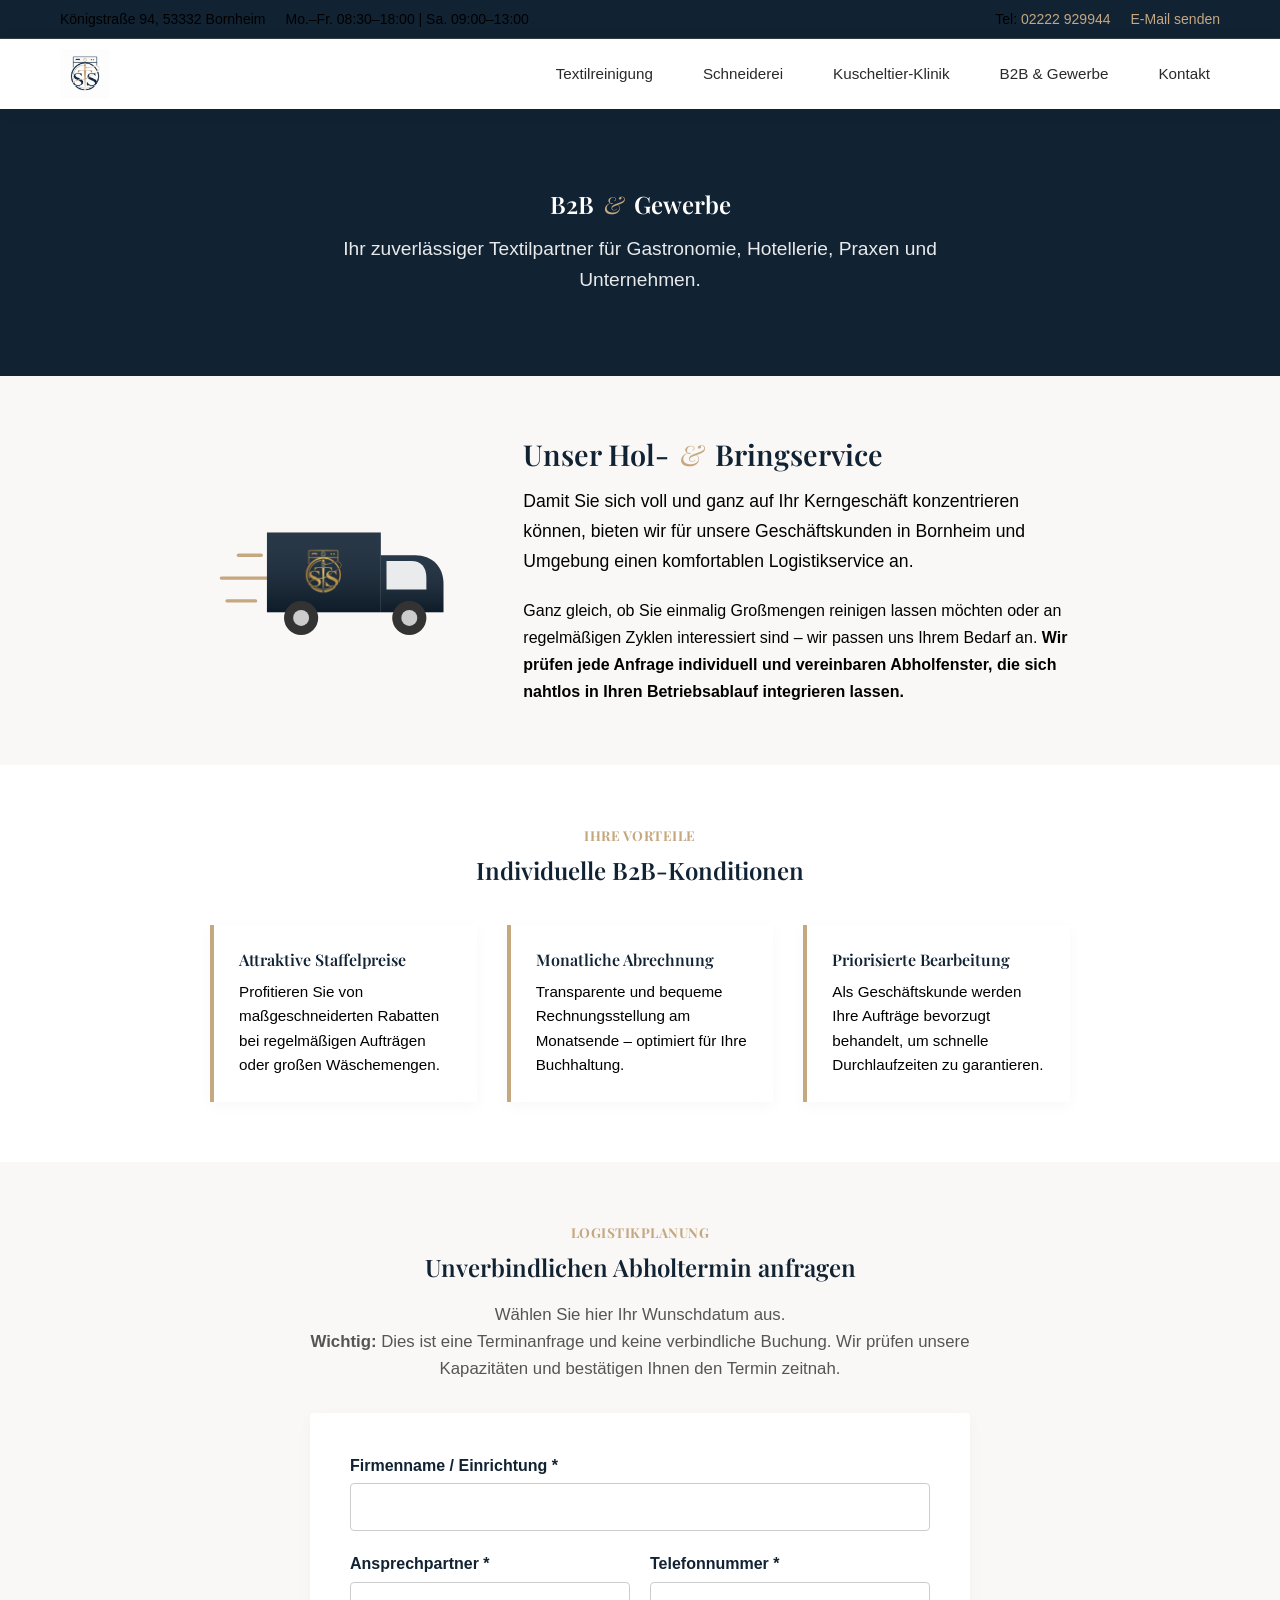
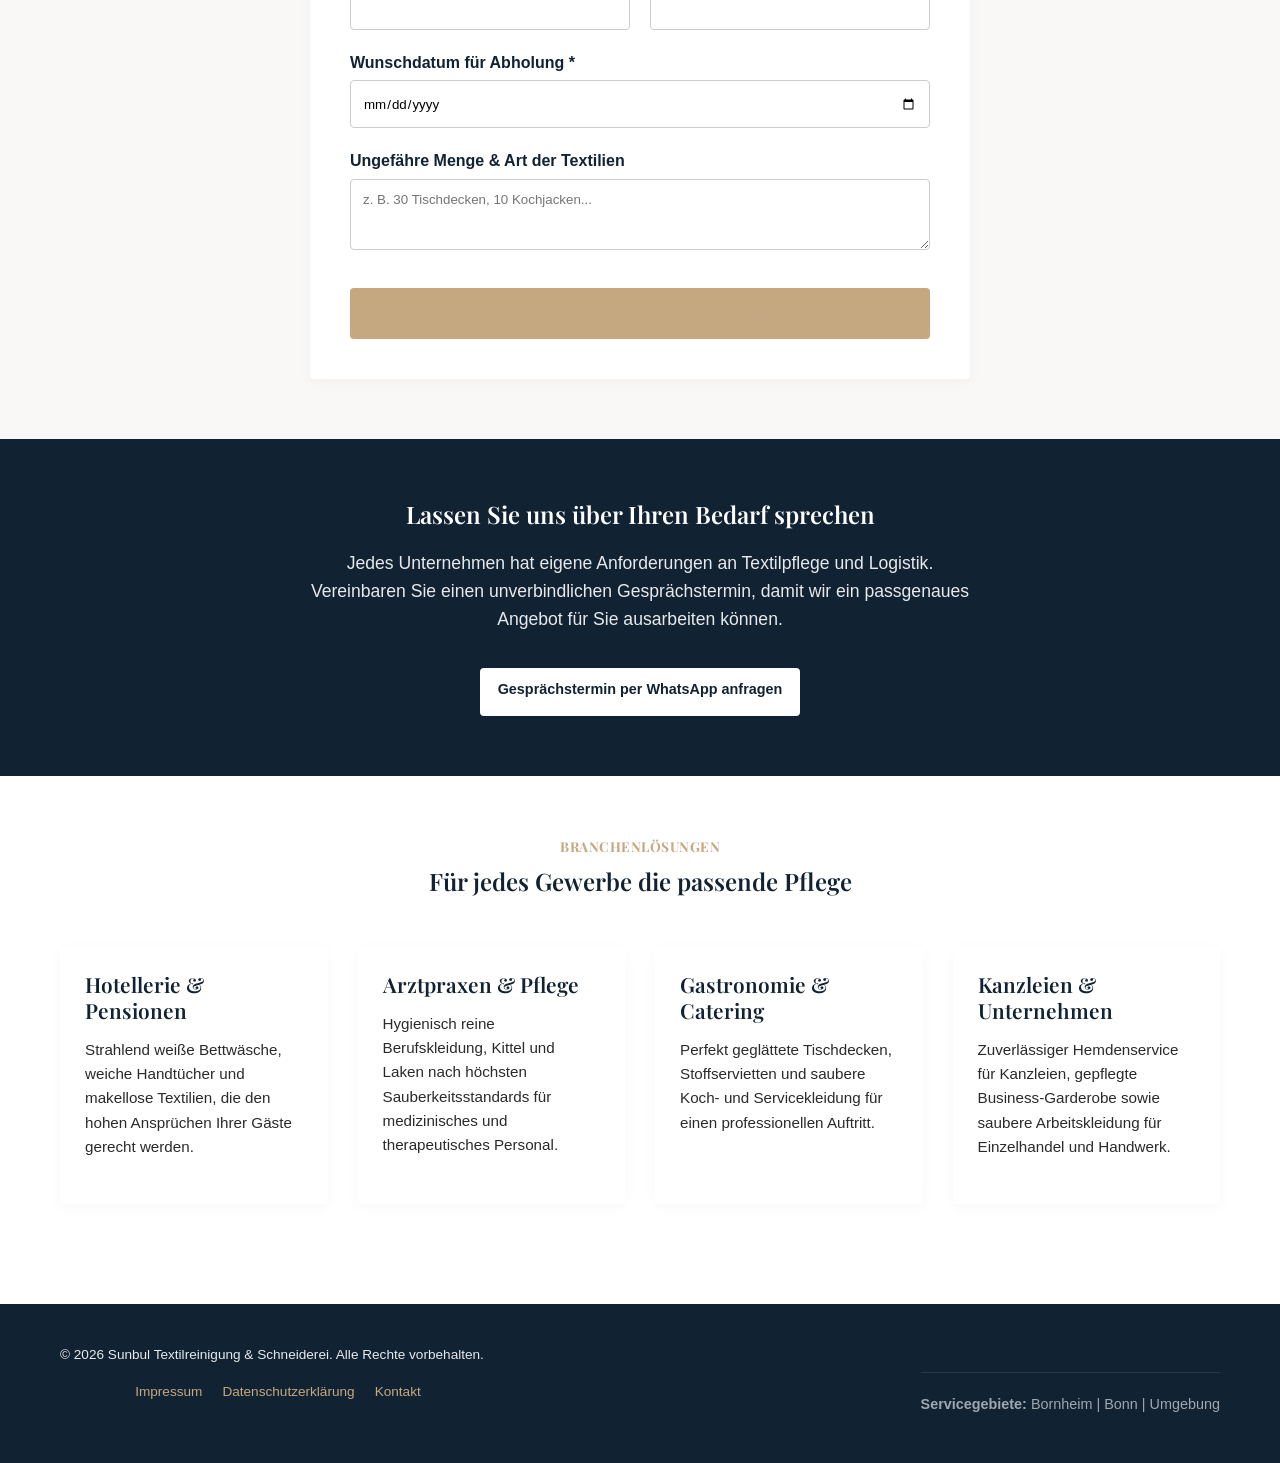
==== commit 9badfbf7: "Phase 20 bis 27: Design-System, reparierter Code, Footer und komplette Preislisten hinzugefügt" ====
--- a/b2b.html
+++ b/b2b.html
@@ -12,7 +12,7 @@
 </head>
 <body>
 
-    <!-- 1. TOP-BAR -->
+<!-- 1. TOP-BAR -->
     <aside class="top-bar">
         <div class="container">
             <div class="top-bar-info">
@@ -20,8 +20,8 @@
                 <span>Mo.–Fr. 08:30–18:00 | Sa. 09:00–13:00</span>
             </div>
             <div class="top-bar-contact">
-                <span>Tel: <a href="tel:02222929944">02222 929944</a></span>
-                <a href="mailto:miassarsunbul1975@gmail.com">E-Mail senden</a>
+                <span>Tel: <a href="tel:+492222929944">02222 929944</a></span>
+                <a href="mailto:miassarsunbul1975@gmail.com" class="business-email">E-Mail senden</a>
             </div>
         </div>
     </aside>
@@ -45,13 +45,20 @@
                 </ul>
             </nav>
 
-            <button class="menu-toggle" aria-label="Menü öffnen" aria-expanded="false">
-                <svg viewBox="0 0 24 24" width="24" height="24" stroke="currentColor" stroke-width="2" fill="none">
-                    <line x1="3" y1="12" x2="21" y2="12"></line>
-                    <line x1="3" y1="6" x2="21" y2="6"></line>
-                    <line x1="3" y1="18" x2="21" y2="18"></line>
-                </svg>
-            </button>
+            <div class="mobile-header-actions">
+                <a href="tel:+492222929944" class="mobile-phone-cta" aria-label="Anrufen">
+                    <svg viewBox="0 0 24 24" width="20" height="20" fill="none" stroke="currentColor" stroke-width="2" stroke-linecap="round" stroke-linejoin="round">
+                        <path d="M22 16.92v3a2 2 0 0 1-2.18 2 19.79 19.79 0 0 1-8.63-3.07 19.5 19.5 0 0 1-6-6 19.79 19.79 0 0 1-3.07-8.67A2 2 0 0 1 4.11 2h3a2 2 0 0 1 2 1.72 12.84 12.84 0 0 0 .7 2.81 2 2 0 0 1-.45 2.11L8.09 9.91a16 16 0 0 0 6 6l1.27-1.27a2 2 0 0 1 2.11-.45 12.84 12.84 0 0 0 2.81.7A2 2 0 0 1 22 16.92z"></path>
+                    </svg>
+                </a>
+                <button class="menu-toggle" aria-label="Menü öffnen" aria-expanded="false">
+                    <svg viewBox="0 0 24 24" width="28" height="28" stroke="currentColor" stroke-width="2" fill="none">
+                        <line x1="3" y1="12" x2="21" y2="12"></line>
+                        <line x1="3" y1="6" x2="21" y2="6"></line>
+                        <line x1="3" y1="18" x2="21" y2="18"></line>
+                    </svg>
+                </button>
+            </div>
         </div>
     </header>
 
@@ -244,28 +251,24 @@
 
     </main>
 
-    <!-- 4. FOOTER -->
-    <footer class="site-footer">
+<!-- 4. FOOTER (Phase 27) -->
+    <footer class="site-footer" style="background-color: var(--color-primary); color: #ffffff; padding: 40px 20px; text-align: center; margin-top: 40px;">
         <div class="container footer-content">
-            <div class="footer-legal">
-                <p>&copy; 2026 STS Textilreinigung & Schneiderei. Alle Rechte vorbehalten.</p>
-                <nav class="legal-links">
-                    <a href="impressum.html">Impressum</a>
-                    <a href="datenschutz.html">Datenschutzerklärung</a>
+            <div class="footer-legal" style="margin-bottom: 20px;">
+                <!-- Punkt 263: Firmenname aktualisiert -->
+                <p style="margin: 0; color: rgba(255,255,255,0.9);">&copy; 2026 Sunbul Textilreinigung & Schneiderei. Alle Rechte vorbehalten.</p>
+                
+                <!-- Punkte 267, 268, 269: Links zu Impressum, Datenschutz und Kontakt -->
+                <nav class="legal-links" style="display: flex; justify-content: center; flex-wrap: wrap; gap: 20px; margin-top: 15px;">
+                    <a href="impressum.html" style="color: var(--color-accent); text-decoration: none;">Impressum</a>
+                    <a href="datenschutz.html" style="color: var(--color-accent); text-decoration: none;">Datenschutzerklärung</a>
+                    <a href="kontakt.html" style="color: var(--color-accent); text-decoration: none;">Kontakt</a>
                 </nav>
             </div>
-            <div class="footer-service">
-                <p><strong>Servicegebiete:</strong> Bornheim | Bonn | Wesseling | Umland</p>
+            
+            <div class="footer-service" style="margin-top: 20px; padding-top: 20px; border-top: 1px solid rgba(255,255,255,0.1);">
+                <!-- Punkte 264, 265, 266: Servicegebiete angepasst -->
+                <p style="margin: 0; color: rgba(255,255,255,0.6); font-size: 0.9rem;"><strong>Servicegebiete:</strong> Bornheim | Bonn | Umgebung</p>
             </div>
         </div>
-    </footer>
-
-    <!-- SCHWEBENDER WHATSAPP-BUTTON -->
-    <a href="https://wa.me/4915759547628?text=Hallo%20STS%20Team,%20wir%20haben%20Interesse%20an%20Ihrem%20B2B-Service." class="whatsapp-float" target="_blank" rel="noopener noreferrer">
-        <svg viewBox="0 0 24 24" width="24" height="24" fill="none" stroke="currentColor" stroke-width="2" stroke-linecap="round" stroke-linejoin="round">
-            <path d="M21 11.5a8.38 8.38 0 0 1-.9 3.8 8.5 8.5 0 0 1-7.6 4.7 8.38 8.38 0 0 1-3.8-.9L3 21l1.9-5.7a8.38 8.38 0 0 1-.9-3.8 8.5 8.5 0 0 1 4.7-7.6 8.38 8.38 0 0 1 3.8-.9h.5a8.48 8.48 0 0 1 8 8v.5z"></path>
-        </svg>
-        <span>Chat starten</span>
- </a>
-</body>
-</html>+    </footer>
--- a/style.css
+++ b/style.css
@@ -2,32 +2,69 @@
    STS TEXTILREINIGUNG & SCHNEIDEREI - DESIGN SYSTEM TOKENS (v1.0)
    ========================================================================== */
 
+/* ==========================================================================
+   PHASE 23: ZENTRALES FARB- UND DESIGNSYSTEM
+   ========================================================================== */
 :root {
-  /* Farbklima: Refined Boutique */
-  --color-primary: #0F1E36;       /* Deep Navy */
-  --color-primary-light: #1B355D; /* Soft Navy für Hover/Karten */
-  --color-bg: #F9F8F6;            /* Warmes Creme / Off-White */
-  --color-surface: #FFFFFF;       /* Reines Weiß für Inhaltskarten */
-  --color-accent: #C5A880;        /* Muted Sandgold / Champagne */
-  --color-accent-hover: #B3956B;  /* Dunklerer Sandton für Interaktionen */
-  
-  /* Textfarben & Kontraste */
-  --text-main: #212529;           /* Neutrales Dunkelgrau für Fließtext */
-  --text-muted: #5A6578;          /* Sekundärtext / Metadaten */
-  --text-light: #F9F8F6;          /* Heller Text auf Navy-Hintergründen */
-
-  /* Typografie-System */
-  --font-serif: "Playfair Display", Georgia, serif;
-  --font-sans: "Inter", -apple-system, BlinkMacSystemFont, "Segoe UI", Roboto, sans-serif;
-
-  /* Formensprache & Layout */
-  --radius-sm: 4px;
-  --radius-md: 8px;
-  --radius-lg: 12px;
-  --max-width: 1280px;
-
-  /* Mobile Touch Targets */
-  --min-touch-size: 48px;
+  /* FARBEN (Punkte 222, 223, 224, 225) */
+  --color-primary: #112233;    /* Deep Navy - Souverän, Vertrauen, Sauberkeit */
+  --color-background: #f9f8f6;  /* Creme/Off-White - Warme, wertige Flächen */
+  --color-accent: #c5a880;     /* Muted Sandgold - Wird extrem sparsam eingesetzt! */
+  
+  --text-dark: #2a2a2a;
+  --text-muted: #555555;
+  
+  /* TYPOGRAFIE (Punkte 228, 229) */
+  --font-serif: 'Playfair Display', serif;       /* Für markante, große Überschriften */
+  --font-sans: 'Plus Jakarta Sans', sans-serif;  /* Für perfekte Lesbarkeit bei UI & Text */
+  
+  /* FORMENSPRACHE (Punkte 226, 227) */
+  --border-radius: 4px; /* Dezente Radien. Übermäßig runde "Blasen" sind verboten. */
+  
+  /* ABSTÄNDE / SPACING (Punkt 233) */
+  --spacing-sm: 15px;
+  --spacing-md: 30px;
+  --spacing-lg: 60px;
+  --spacing-xl: 80px;
+/* NEU: Hält das Layout beim Rauszoomen perfekt zusammen */
+  --max-width: 1200px; 
+}
+
+/* ==========================================================================
+   GLOBALE REGELN (Punkte 228 bis 232)
+   ========================================================================== */
+
+/* Globale Fließtext-Schrift (229) */
+body {
+  font-family: var(--font-sans);
+  color: var(--text-dark);
+}
+
+/* Serifenschrift für alle Überschriften (228) */
+h1, h2, h3, h4, h5, h6, .section-tag {
+  font-family: var(--font-serif);
+  color: var(--color-primary);
+}
+
+/* 230: Einheitliche Buttonstile (zwingt alle Buttons auf den 4px Radius) */
+.header-cta, button[type="submit"] {
+  border-radius: var(--border-radius) !important;
+  font-family: var(--font-sans);
+  /* Die Akzentfarbe (Gold) nutzen wir sparsam nur für die Schrift/Rahmen (225) */
+  color: var(--color-accent);
+}
+
+/* 231: Einheitliche Inputstile (zwingt alle Formulare auf den gleichen Look) */
+input[type="text"], input[type="email"], input[type="tel"], input[type="date"], select, textarea {
+  font-family: var(--font-sans);
+  border-radius: var(--border-radius) !important;
+  border: 1px solid #ccc;
+}
+
+/* 232: Einheitliche Kartenstile (entfernt alte runde Ecken, erzwingt 4px) */
+.service-card, .price-card, .step-card, .faq-item {
+  border-radius: var(--border-radius) !important;
+  background-color: #ffffff; /* Heben sich dezent von der Creme-Fläche ab */
 }
 
 /* Basis-Reset */
@@ -551,24 +588,46 @@
   text-decoration: underline;
 }
 
-/* Floating WhatsApp (Unten Rechts) */
+/* ==========================================================================
+   SCHWEBENDER WHATSAPP-BUTTON (Phase 16 - Sunbul Design)
+   ========================================================================== */
 .whatsapp-float {
   position: fixed;
-  bottom: 24px;
-  right: 24px;
-  background-color: #25D366;
-  color: #FFFFFF;
-  display: flex;
-  align-items: center;
-  gap: 8px;
-  padding: 12px 18px;
+  bottom: 30px;
+  right: 30px;
+  background-color: var(--color-primary); /* Dunkelblau statt WhatsApp-Grün */
+  color: var(--color-accent); /* Goldene Schrift & Icon */
+  padding: 12px 24px;
   border-radius: 50px;
+  display: flex;
+  align-items: center;
+  gap: 10px;
+  box-shadow: 0 4px 15px rgba(0,0,0,0.15);
   text-decoration: none;
-  font-weight: 700;
-  font-size: 0.9rem;
-  box-shadow: 0 4px 16px rgba(0, 0, 0, 0.2);
-  z-index: 999;
-  min-height: var(--min-touch-size);
+  font-weight: 600;
+  z-index: 1000;
+  transition: all 0.3s ease;
+  border: 1px solid rgba(197, 168, 128, 0.3); /* Dezenter goldener Rand */
+}
+
+.whatsapp-float:hover {
+  background-color: var(--color-accent);
+  color: var(--color-primary);
+  transform: translateY(-3px);
+  box-shadow: 0 6px 20px rgba(0,0,0,0.2);
+}
+
+.whatsapp-float svg {
+  width: 24px;
+  height: 24px;
+}
+
+@media (max-width: 768px) {
+  .whatsapp-float {
+    bottom: 20px;
+    right: 20px;
+    padding: 10px 20px;
+  }
 }
 
 /* ==========================================================================
@@ -885,4 +944,516 @@
 .faq-item p {
   margin: 0;
   font-size: 0.95rem;
+}
+/* ==========================================================================
+   SO FUNKTIONIERT ES (Schritte 1-4)
+   ========================================================================== */
+.steps-grid {
+  display: grid;
+  grid-template-columns: repeat(auto-fit, minmax(220px, 1fr));
+  gap: 30px;
+  position: relative;
+}
+
+.step-card {
+  text-align: center;
+  padding: 20px;
+  background: #f9f8f6;
+  border-radius: 4px;
+  box-shadow: 0 4px 15px rgba(0,0,0,0.03);
+  transition: transform 0.3s ease;
+}
+
+.step-card:hover {
+  transform: translateY(-5px);
+}
+
+.step-number {
+  width: 60px;
+  height: 60px;
+  background-color: var(--color-primary);
+  color: var(--color-accent);
+  border-radius: 50%;
+  display: flex;
+  align-items: center;
+  justify-content: center;
+  font-size: 1.5rem;
+  font-weight: 700;
+  margin: 0 auto 20px auto;
+  font-family: var(--font-serif);
+  border: 2px solid var(--color-accent);
+}
+
+.step-card h3 {
+  font-size: 1.2rem;
+  margin-bottom: 15px;
+  color: var(--color-primary);
+}
+
+.step-card p {
+  font-size: 0.95rem;
+  line-height: 1.6;
+  margin: 0;
+}
+/* ==========================================================================
+   KUNDENSTIMMEN (Slider)
+   ========================================================================== */
+.slider-container {
+  position: relative;
+  min-height: 250px;
+  display: flex;
+  align-items: center;
+  justify-content: center;
+}
+
+.testimonial-slide {
+  display: none;
+  width: 100%;
+}
+
+.stars {
+  color: #FABB05; /* Das typische Google-Sterne-Gold */
+  font-size: 1.5rem;
+  letter-spacing: 2px;
+  margin-bottom: 15px;
+}
+
+.review-text {
+  font-size: 1.2rem;
+  font-style: italic;
+  line-height: 1.7;
+  color: var(--text-dark);
+  margin-bottom: 20px;
+}
+
+.review-author {
+  font-weight: 600;
+  color: var(--color-primary);
+  font-size: 1.1rem;
+}
+
+/* Die Punkte unter dem Slider */
+.dot {
+  cursor: pointer;
+  height: 12px;
+  width: 12px;
+  margin: 0 6px;
+  background-color: #d4d4d4;
+  border-radius: 50%;
+  display: inline-block;
+  transition: background-color 0.3s ease;
+}
+
+.active-dot, .dot:hover {
+  background-color: var(--color-accent);
+}
+
+/* Sanfte Einblend-Animation */
+.fade {
+  animation-name: fadeAnim;
+  animation-duration: 1s;
+}
+
+@keyframes fadeAnim {
+  from {opacity: 0.4} 
+  to {opacity: 1}
+}
+
+/* Auf dem Handy etwas kleinere Schrift für die Zitate */
+@media (max-width: 768px) {
+  .review-text {
+    font-size: 1.05rem;
+  }
+  .slider-container {
+    min-height: 300px;
+  }
+}
+/* ==========================================================================
+   HEADER, LOGO & NAVIGATION (Phase 19)
+   ========================================================================== */
+/* Logo Skalierung (Punkte 186, 187) */
+.header-logo {
+  height: 70px; /* Desktop Standard */
+  width: auto;
+  transition: height 0.3s ease;
+}
+
+/* Sticky Header & Kompaktmodus (Punkte 190, 191) */
+.main-header {
+  background: #ffffff;
+  position: sticky;
+  top: 0;
+  z-index: 999;
+  box-shadow: 0 2px 15px rgba(0,0,0,0.05);
+  transition: background-color 0.3s ease;
+}
+
+.main-header.compact .header-logo {
+  height: 50px; /* Wird beim Scrollen dezent kleiner */
+}
+
+.nav-container {
+  display: flex;
+  justify-content: space-between;
+  align-items: center;
+  padding: 15px 0;
+  transition: padding 0.3s ease;
+}
+
+.main-header.compact .nav-container {
+  padding: 8px 0;
+}
+
+/* Mobile Actions (Punkt 192) */
+.mobile-header-actions {
+  display: none;
+  align-items: center;
+  gap: 15px;
+}
+
+.mobile-phone-cta {
+  display: flex;
+  align-items: center;
+  justify-content: center;
+  width: 40px;
+  height: 40px;
+  background-color: var(--color-primary);
+  color: var(--color-accent);
+  border-radius: 50%;
+  text-decoration: none;
+  box-shadow: 0 2px 5px rgba(0,0,0,0.1);
+}
+
+.menu-toggle {
+  background: none;
+  border: none;
+  cursor: pointer;
+  color: var(--color-primary);
+  display: flex;
+  align-items: center;
+  justify-content: center;
+  padding: 0;
+}
+
+/* ---------------------------------------------------
+   MOBILE MENÜ (bis 992px)
+   --------------------------------------------------- */
+@media (max-width: 992px) {
+  .header-logo {
+    height: 55px; /* Mobile Standard */
+  }
+  .main-header.compact .header-logo {
+    height: 45px; /* Mobile Kompakt */
+  }
+  
+  .nav-menu {
+    display: none; /* Versteckt, bis Menü geöffnet wird */
+    flex-direction: column;
+    position: absolute;
+    top: 100%;
+    left: 0;
+    width: 100%;
+    background: #ffffff;
+    box-shadow: 0 10px 15px rgba(0,0,0,0.05);
+    padding: 10px 20px 20px;
+    gap: 15px;
+    margin: 0;
+    list-style: none;
+  }
+  
+  .nav-menu.active {
+    display: flex; /* Zeigt das Menü beim Klick an */
+  }
+  
+  .nav-menu li a {
+    display: block;
+    padding: 12px 10px;
+    font-size: 1.1rem;
+    font-weight: 500;
+    color: var(--color-primary);
+    text-decoration: none;
+    border-bottom: 1px solid rgba(0,0,0,0.05);
+  }
+  
+  .nav-menu li:last-child a {
+    border-bottom: none;
+  }
+  
+  nav[aria-label="Hauptnavigation"] {
+    width: 100%;
+  }
+  
+  /* Mobile Buttons einblenden */
+  .mobile-header-actions {
+    display: flex;
+  }
+}
+
+/* ---------------------------------------------------
+   DESKTOP MENÜ (ab 993px) (Punkt 188)
+   --------------------------------------------------- */
+@media (min-width: 993px) {
+  .mobile-header-actions {
+    display: none;
+  }
+  .nav-menu {
+    display: flex;
+    gap: 30px;
+    list-style: none;
+    margin: 0;
+    padding: 0;
+  }
+  .nav-menu li a {
+    text-decoration: none;
+    color: var(--text-dark);
+    font-weight: 500;
+    transition: color 0.3s;
+  }
+  .nav-menu li a:hover,
+  .nav-menu li a.active {
+    color: var(--color-accent);
+  }
+}
+/* ==========================================================================
+   PHASE 20: MOBILE DESIGN & TOUCH-FLÄCHEN
+   ========================================================================== */
+
+/* 193: Standard Mobile Breakpoint (alles unter 768px Breite) */
+@media (max-width: 768px) {
+  
+  /* 194, 195, 196: Hero & Über-uns Bereiche für Mobile anpassen (Abstände & Schrift) */
+  .page-hero, .hero {
+    padding: 40px 20px !important;
+  }
+  
+  h1, .hero-title {
+    font-size: 2.2rem !important;
+    line-height: 1.2;
+  }
+  
+  h2 {
+    font-size: 1.8rem !important;
+  }
+  
+  /* 197: Mobile-Muster "Bild -> Text" */
+  /* Wenn Text und Bild nebeneinanderstehen, brechen sie auf dem Handy automatisch so um, dass das Bild IMMER über dem Text steht */
+  .image-text-section {
+    display: flex;
+    flex-direction: column;
+  }
+  
+  /* 198: Höhe der Leistungsbilder auf Mobile begrenzen */
+  /* Verhindert, dass Bilder auf dem Handy den kompletten Bildschirm einnehmen */
+  .service-image, .about-image {
+    max-height: 250px !important;
+    width: 100%;
+    object-fit: cover;
+    border-radius: 4px;
+    margin-bottom: 20px;
+  }
+}
+
+/* ==========================================================================
+   TOUCHFLÄCHEN (min. 48px für optimale Bedienbarkeit - Punkte 199 bis 203)
+   ========================================================================== */
+
+/* 199: Buttons (min. 48px Klickhöhe) */
+.header-cta, button[type="submit"] {
+  min-height: 48px;
+  display: inline-flex;
+  align-items: center;
+  justify-content: center;
+}
+
+/* 200: Touchfläche des Menüs (Hamburger-Button & Links) */
+.menu-toggle {
+  width: 48px !important;
+  height: 48px !important;
+}
+
+.nav-menu li a {
+  padding: 15px 10px !important; /* Sorgt für >48px Klickhöhe auf dem Handy für jeden Menüpunkt */
+}
+
+/* 201: WhatsApp & Telefon-CTA Touchflächen */
+.whatsapp-float {
+  min-height: 48px;
+}
+
+.mobile-phone-cta {
+  width: 48px !important;
+  height: 48px !important;
+}
+
+/* 202: Touchfläche der Kacheln (genug Innenabstand zum Scrollen ohne Fehlklicks) */
+.service-card, .price-card, .step-card, .faq-item {
+  padding: 25px !important; 
+}
+
+/* 203: Touchfläche der Formularfelder (Eingabefelder groß genug für dicke Daumen) */
+input[type="text"],
+input[type="email"],
+input[type="tel"],
+input[type="date"],
+select,
+textarea {
+  min-height: 48px; 
+}
+/* ==========================================================================
+   PHASE 21: DESKTOP DESIGN & ZICK-ZACK LAYOUT
+   ========================================================================== */
+
+/* 204 & 205: Max-Breite auf 1200px begrenzen und zentrieren */
+.container {
+  width: 100%;
+  max-width: 1200px;
+  margin: 0 auto;
+  padding: 0 20px;
+}
+
+/* 206: Full-Bleed Sections. Der Hintergrund geht über die volle Breite, der Inhalt (.container) bleibt zentriert */
+section {
+  width: 100%;
+}
+
+/* 209: Textbreiten auf Desktop begrenzen (ca. 75 Zeichen für optimale Lesbarkeit) */
+p {
+  max-width: 75ch;
+  margin-left: auto;
+  margin-right: auto;
+}
+
+/* Linksbündige Texte (z.B. in Kacheln oder Formularen) wieder normal setzen */
+.text-left p, .service-card p, .faq-item p, .zig-zag-text p, .split-text p {
+  margin-left: 0;
+  margin-right: 0;
+}
+
+/* 211: Übermäßigen Leerraum zwischen Sections reduzieren (überschreibt alte, zu große HTML-Werte) */
+section {
+  padding-top: 60px !important;
+  padding-bottom: 60px !important;
+}
+.page-hero {
+  padding-top: 80px !important;
+  padding-bottom: 80px !important;
+}
+
+/* ==========================================================================
+   DAS ZICK-ZACK LAYOUT FÜR DIE BILDER (Vorbereitung für Phase 13)
+   ========================================================================== */
+.zig-zag-container {
+  display: flex;
+  flex-direction: column;
+  gap: 80px; /* Abstand zwischen den verschiedenen Themen */
+}
+
+/* 207: Desktop-Zick-Zack */
+.zig-zag-row {
+  display: flex;
+  align-items: center;
+  justify-content: space-between;
+  gap: 50px; /* 210: Kontrollierter, nicht übermäßiger Leerraum zwischen Bild und Text */
+}
+
+/* Jede zweite Reihe automatisch umdrehen (Bild rechts, Text links) */
+.zig-zag-row:nth-child(even) {
+  flex-direction: row-reverse;
+}
+
+/* 208: Bildgrößen auf Desktop exakt vereinheitlichen */
+.zig-zag-image {
+  flex: 1;
+  max-width: 500px;
+  height: 380px;
+  width: 100%;
+  object-fit: cover;
+  border-radius: 8px;
+  box-shadow: 0 4px 20px rgba(0,0,0,0.08);
+}
+
+.zig-zag-text {
+  flex: 1;
+  max-width: 550px; /* Begrenzung für den Text im Zick-Zack */
+}
+
+/* Mobile Anpassung für das Zick-Zack (fällt untereinander, Bild immer oben) */
+@media (max-width: 768px) {
+  .zig-zag-row, .zig-zag-row:nth-child(even) {
+    flex-direction: column;
+    text-align: center;
+    gap: 30px;
+  }
+  .zig-zag-text p {
+    margin-left: auto;
+    margin-right: auto;
+  }
+  .zig-zag-image {
+    height: 250px;
+  }
+}
+/* ==========================================================================
+   PHASE 22: ANIMATIONEN & SCROLL-TO-TOP
+   ========================================================================== */
+
+/* 216 & 217: Dezenter Page-Enter-Effekt (0.6 Sekunden, weiches Einblenden) */
+@keyframes fadeInPage {
+  from { opacity: 0; }
+  to { opacity: 1; }
+}
+
+body {
+  animation: fadeInPage 0.6s ease-in-out forwards;
+}
+
+/* 214: Dezente Übergänge für alle Bilder */
+img {
+  transition: opacity 0.3s ease, transform 0.3s ease;
+}
+
+/* 218 & 219: Scroll-to-Top Button (Links positioniert!) */
+.scroll-top-btn {
+  position: fixed;
+  bottom: 30px;
+  left: 30px; /* Bewusst links, um WhatsApp auf der rechten Seite nicht zu überlagern */
+  background-color: var(--color-primary);
+  color: var(--color-accent);
+  width: 45px;
+  height: 45px;
+  border-radius: 50%;
+  border: 1px solid rgba(197, 168, 128, 0.3);
+  display: flex;
+  align-items: center;
+  justify-content: center;
+  cursor: pointer;
+  box-shadow: 0 4px 15px rgba(0,0,0,0.15);
+  
+  /* 220: Startet unsichtbar und leicht nach unten versetzt */
+  opacity: 0; 
+  visibility: hidden;
+  transform: translateY(20px);
+  transition: all 0.3s ease;
+  z-index: 999;
+}
+
+/* Diese Klasse wird per JavaScript hinzugefügt, wenn gescrollt wurde */
+.scroll-top-btn.visible {
+  opacity: 1;
+  visibility: visible;
+  transform: translateY(0);
+}
+
+.scroll-top-btn:hover {
+  background-color: var(--color-accent);
+  color: var(--color-primary);
+}
+
+/* 221: Mobile Anpassung für den Scroll-to-Top Button */
+@media (max-width: 768px) {
+  .scroll-top-btn {
+    bottom: 20px;
+    left: 20px;
+    width: 40px;
+    height: 40px;
+  }
 }
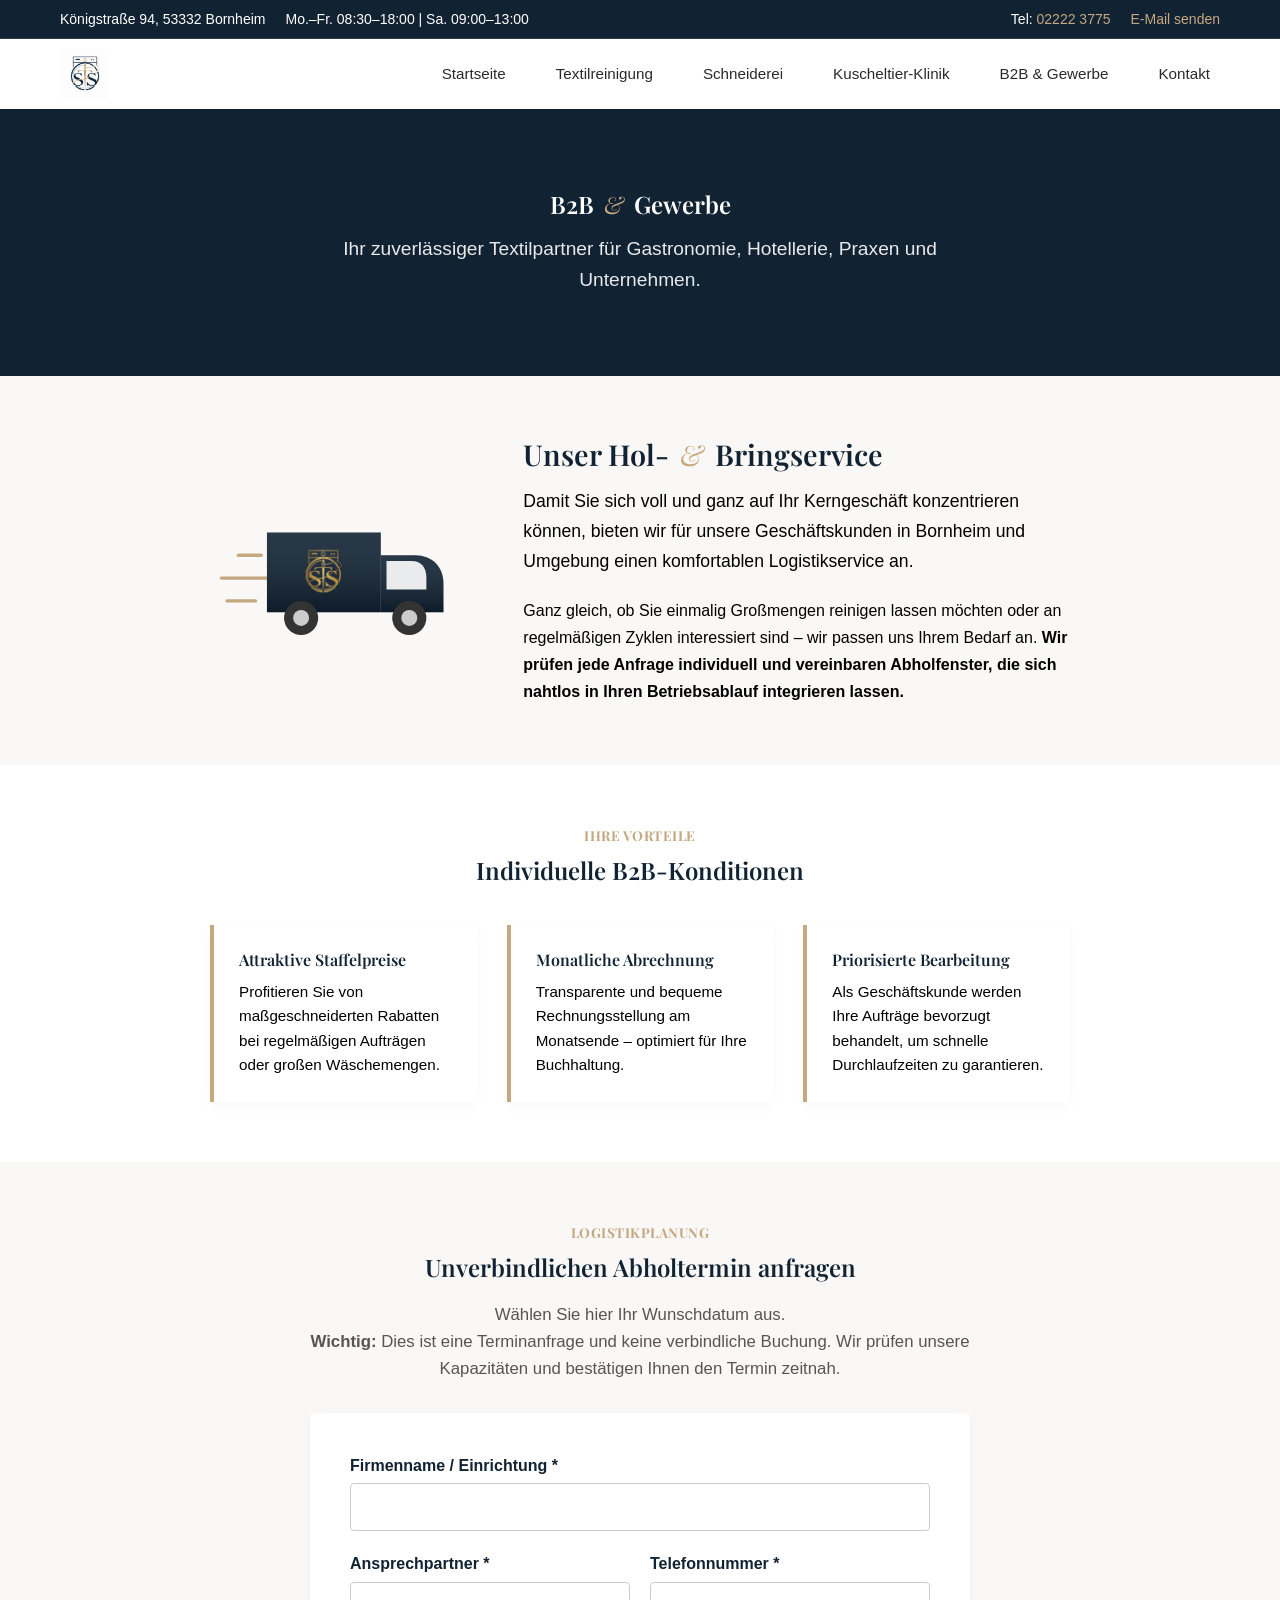
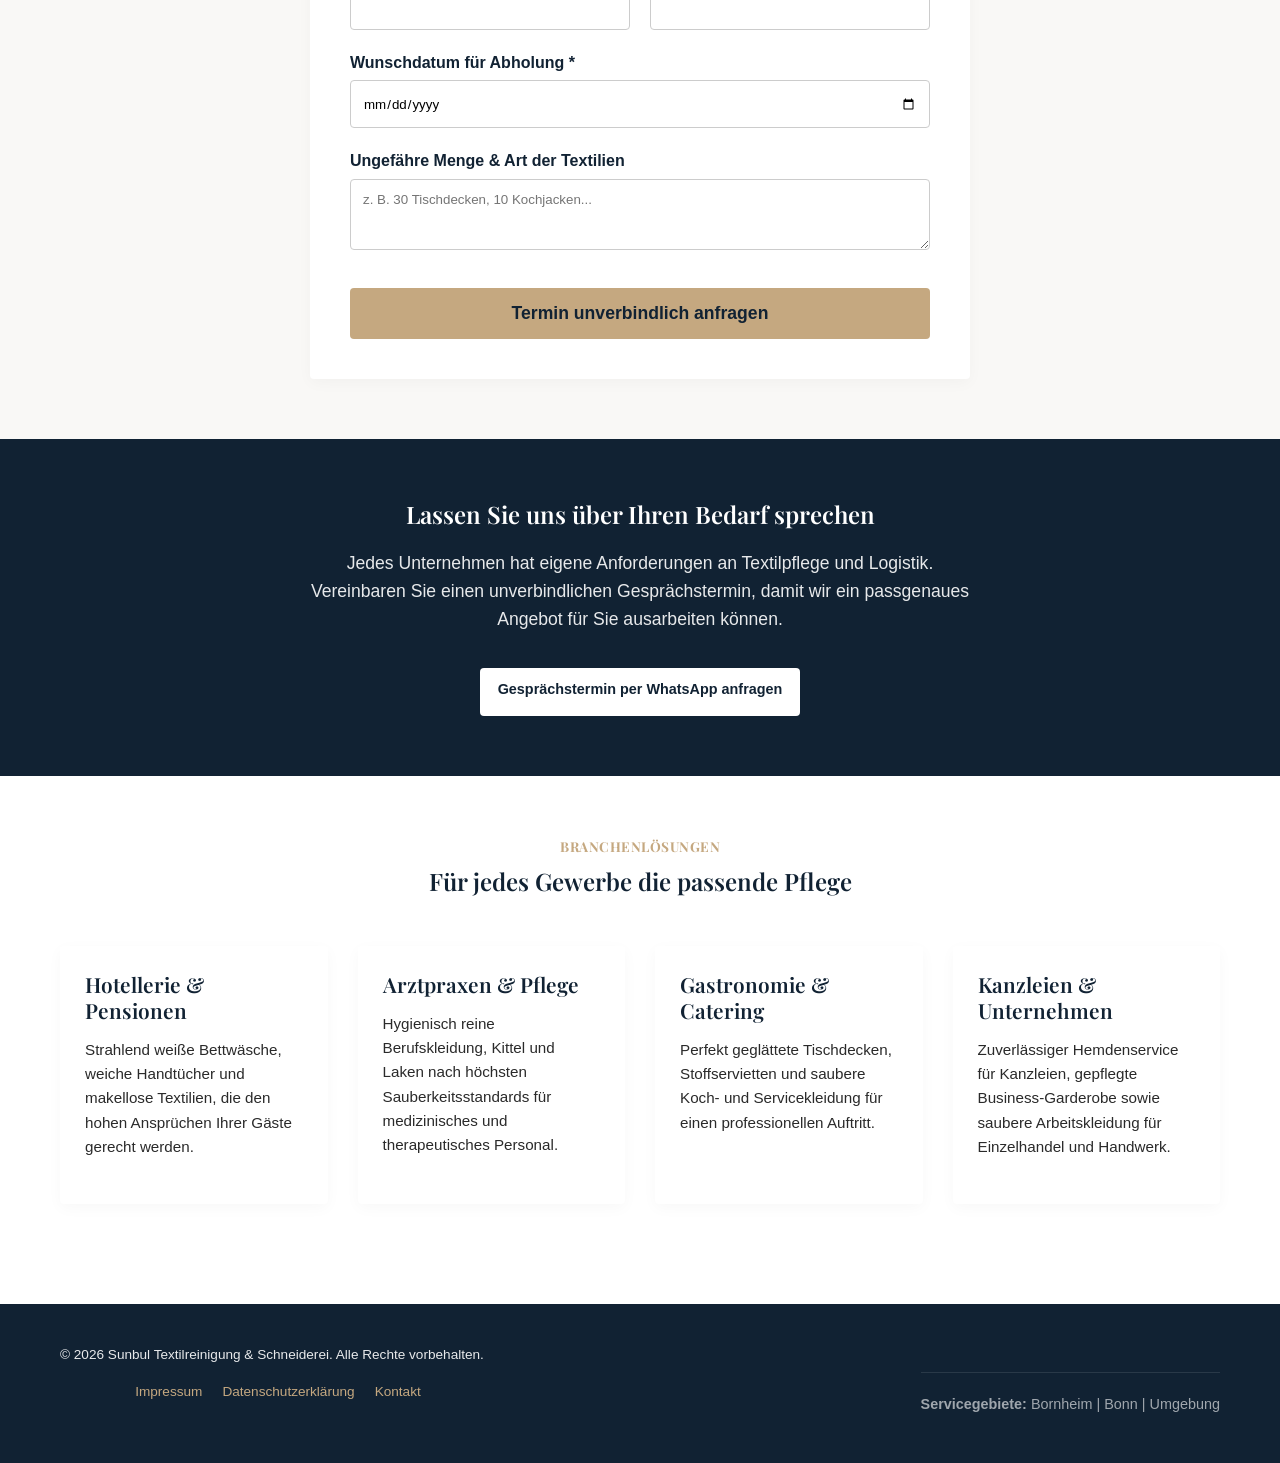
==== commit 1fe7d5cb: "Startseite zum Menue hinzugefuegt" ====
--- a/b2b.html
+++ b/b2b.html
@@ -20,8 +20,8 @@
                 <span>Mo.–Fr. 08:30–18:00 | Sa. 09:00–13:00</span>
             </div>
             <div class="top-bar-contact">
-                <span>Tel: <a href="tel:+492222929944">02222 929944</a></span>
-                <a href="mailto:miassarsunbul1975@gmail.com" class="business-email">E-Mail senden</a>
+                <span>Tel: <a href="tel:+4922223775">02222 3775</a></span>
+                <a href="mailto:sts.textilreinigung@gmail.com" class="business-email">E-Mail senden</a>
             </div>
         </div>
     </aside>
@@ -37,7 +37,8 @@
 
             <nav aria-label="Hauptnavigation">
                 <ul class="nav-menu">
-                    <li><a href="textilreinigung.html" class="nav-link">Textilreinigung</a></li>
+                    <li><a href="index.html" class="nav-link">Startseite</a></li>
+<li><a href="textilreinigung.html" class="nav-link">Textilreinigung</a></li>
                     <li><a href="schneiderei.html" class="nav-link">Schneiderei</a></li>
                     <li><a href="kuscheltier.html" class="nav-link">Kuscheltier-Klinik</a></li>
                     <li><a href="b2b.html" class="nav-link">B2B &amp; Gewerbe</a></li>
--- a/style.css
+++ b/style.css
@@ -46,12 +46,19 @@
   color: var(--color-primary);
 }
 
-/* 230: Einheitliche Buttonstile (zwingt alle Buttons auf den 4px Radius) */
+/* 230: Einheitliche Buttonstile */
 .header-cta, button[type="submit"] {
   border-radius: var(--border-radius) !important;
   font-family: var(--font-sans);
-  /* Die Akzentfarbe (Gold) nutzen wir sparsam nur für die Schrift/Rahmen (225) */
-  color: var(--color-accent);
+  background-color: var(--color-accent); /* Hintergrund in Gold */
+  color: var(--color-primary) !important; /* Schrift in Dunkelblau erzwingen */
+  border: none;
+  font-weight: 600;
+  transition: opacity 0.3s ease;
+}
+
+.header-cta:hover, button[type="submit"]:hover {
+  opacity: 0.9;
 }
 
 /* 231: Einheitliche Inputstile (zwingt alle Formulare auf den gleichen Look) */
@@ -107,7 +114,7 @@
 /* Top-Bar (Öffnungszeiten & Direktkontakt) */
 .top-bar {
   background-color: var(--color-primary);
-  color: var(--text-light);
+  color: #ffffff;
   font-size: 0.875rem;
   padding: 8px 0;
   border-bottom: 1px solid rgba(197, 168, 128, 0.2);
@@ -1456,4 +1463,12 @@
     width: 40px;
     height: 40px;
   }
+}
+/* Bilder in den Leistungskarten */
+.card-image {
+  width: 100%;
+  height: 200px;
+  object-fit: cover;
+  border-radius: 4px;
+  margin-bottom: 15px;
 }
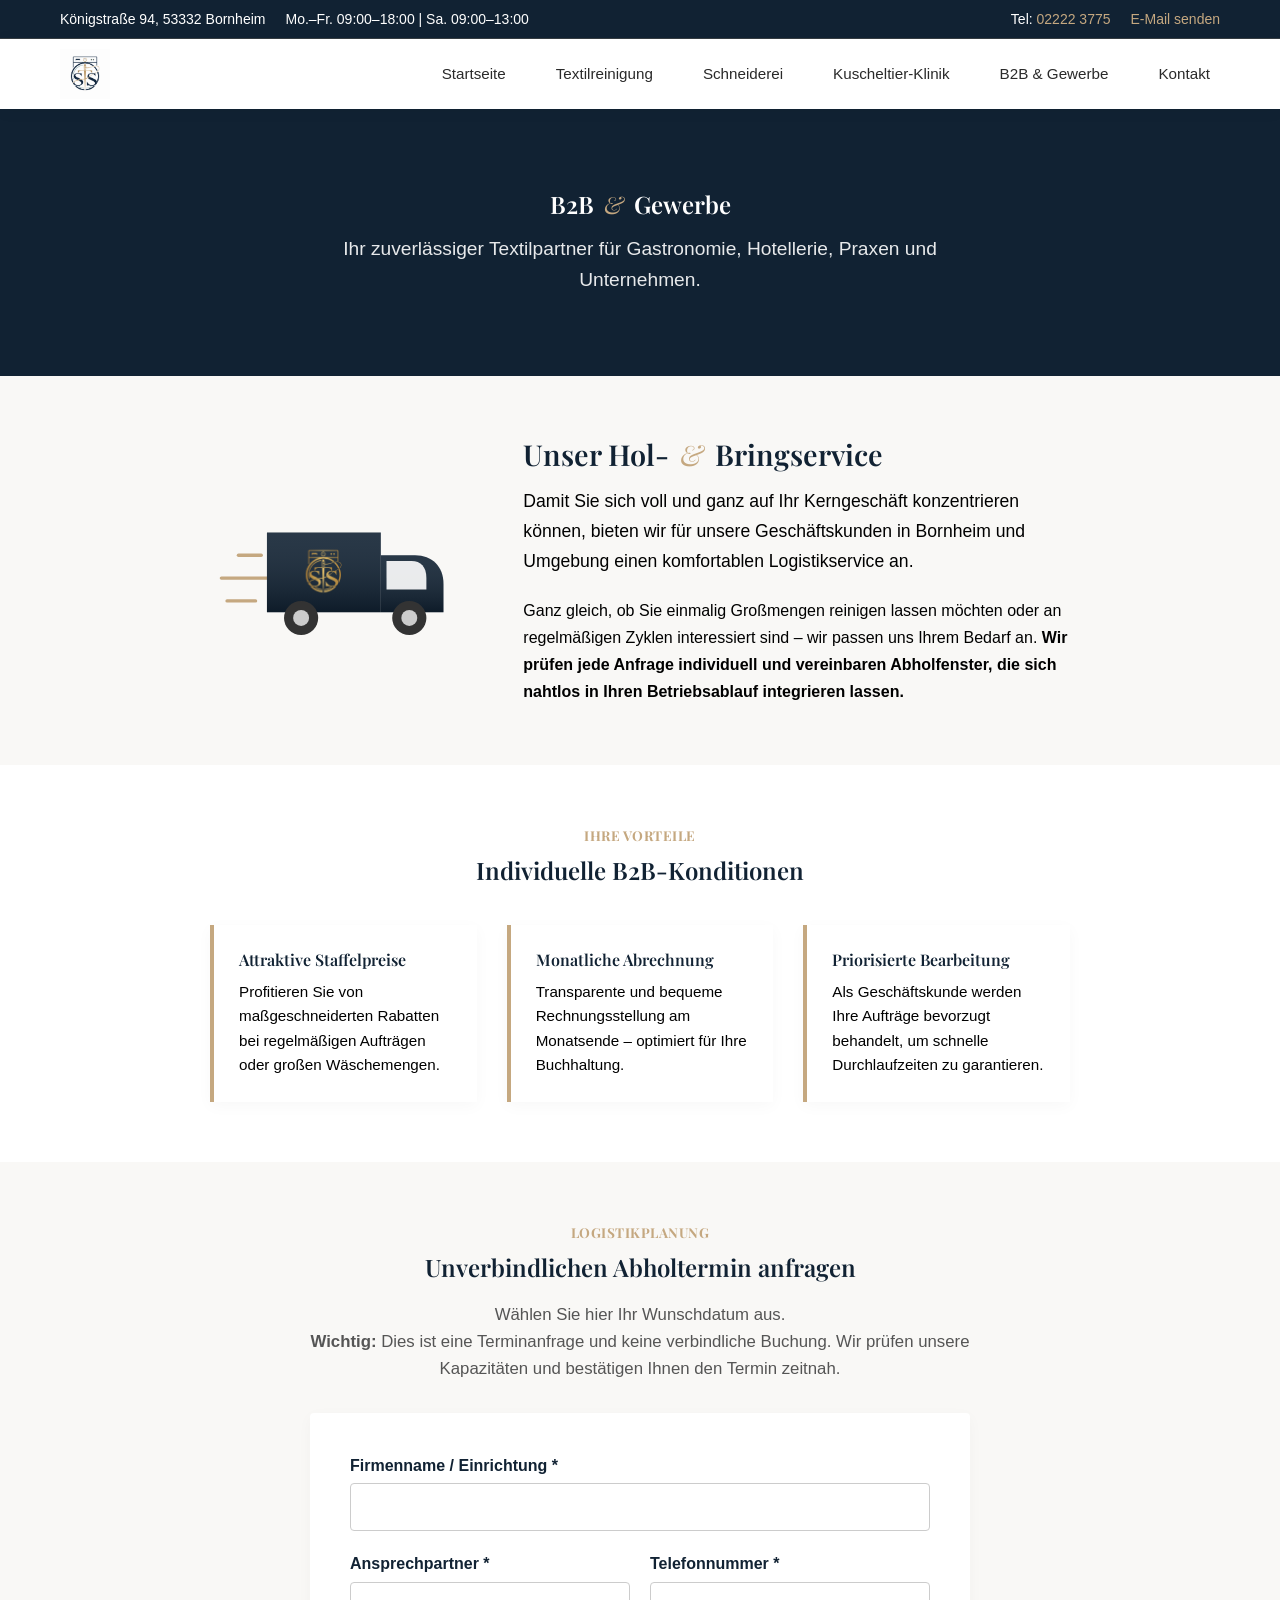
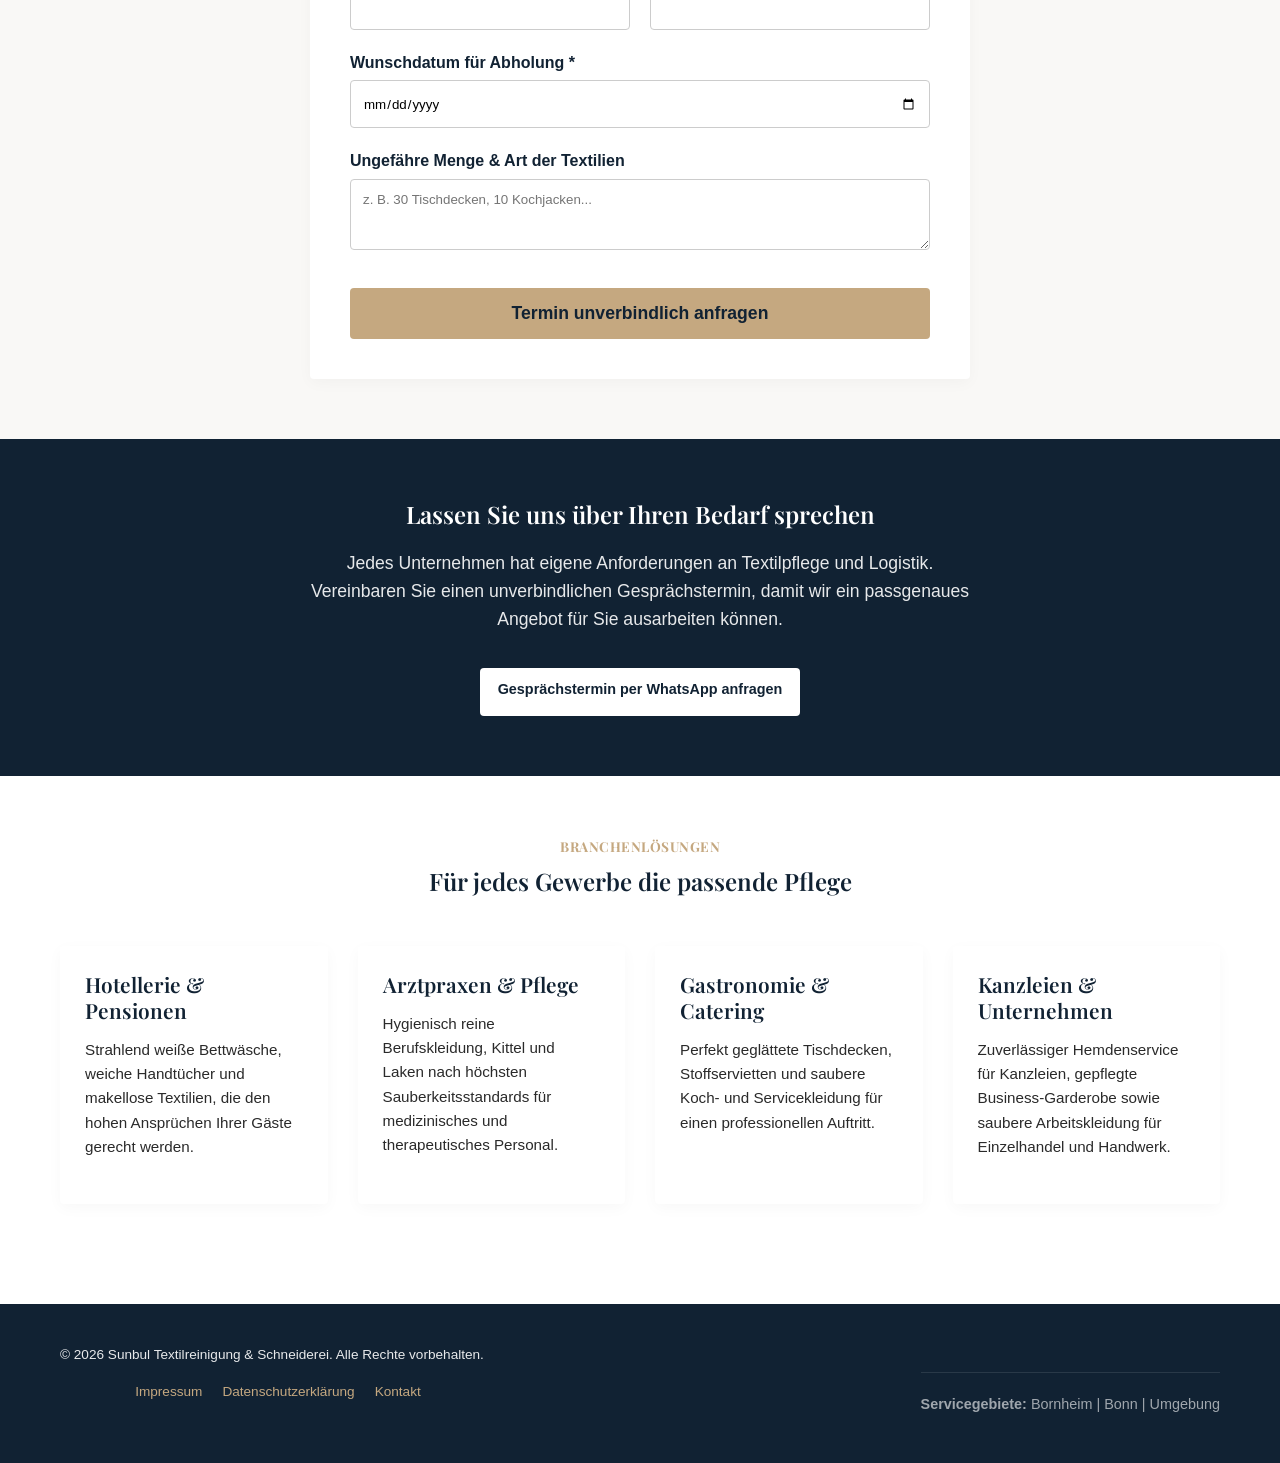
==== commit e5dd6962: "Zeiten korrigiert und WhatsApp Button gefixt" ====
--- a/b2b.html
+++ b/b2b.html
@@ -3,7 +3,8 @@
 <head>
     <meta charset="UTF-8">
     <meta name="viewport" content="width=device-width, initial-scale=1.0">
-    <title>B2B & Wäscheservice | STS Textilreinigung Bornheim</title>
+    <title>B2B Wäscheservice & Textilreinigung für Gewerbe | Bornheim & Bonn</title>
+    <meta name="description" content="Zuverlässiger B2B Wäscheservice für Gastronomie, Hotellerie und Praxen in Bornheim und Bonn. Flexible Abholung und transparente Preise.">
     
     <link rel="preconnect" href="https://fonts.googleapis.com">
     <link rel="preconnect" href="https://fonts.gstatic.com" crossorigin>
@@ -17,7 +18,7 @@
         <div class="container">
             <div class="top-bar-info">
                 <span>Königstraße 94, 53332 Bornheim</span>
-                <span>Mo.–Fr. 08:30–18:00 | Sa. 09:00–13:00</span>
+                <span>Mo.–Fr. 09:00–18:00 | Sa. 09:00–13:00</span>
             </div>
             <div class="top-bar-contact">
                 <span>Tel: <a href="tel:+4922223775">02222 3775</a></span>
@@ -47,7 +48,7 @@
             </nav>
 
             <div class="mobile-header-actions">
-                <a href="tel:+492222929944" class="mobile-phone-cta" aria-label="Anrufen">
+                <a href="tel:+4922223775" class="mobile-phone-cta" aria-label="Anrufen">
                     <svg viewBox="0 0 24 24" width="20" height="20" fill="none" stroke="currentColor" stroke-width="2" stroke-linecap="round" stroke-linejoin="round">
                         <path d="M22 16.92v3a2 2 0 0 1-2.18 2 19.79 19.79 0 0 1-8.63-3.07 19.5 19.5 0 0 1-6-6 19.79 19.79 0 0 1-3.07-8.67A2 2 0 0 1 4.11 2h3a2 2 0 0 1 2 1.72 12.84 12.84 0 0 0 .7 2.81 2 2 0 0 1-.45 2.11L8.09 9.91a16 16 0 0 0 6 6l1.27-1.27a2 2 0 0 1 2.11-.45 12.84 12.84 0 0 0 2.81.7A2 2 0 0 1 22 16.92z"></path>
                     </svg>
--- a/style.css
+++ b/style.css
@@ -596,44 +596,49 @@
 }
 
 /* ==========================================================================
-   SCHWEBENDER WHATSAPP-BUTTON (Phase 16 - Sunbul Design)
+   SCHWEBENDER WHATSAPP-BUTTON (Sichtbar & Befreit)
    ========================================================================== */
 .whatsapp-float {
   position: fixed;
-  bottom: 30px;
+  bottom: 80px; /* Weiter nach oben gerückt, weg vom Rand */
   right: 30px;
-  background-color: var(--color-primary); /* Dunkelblau statt WhatsApp-Grün */
-  color: var(--color-accent); /* Goldene Schrift & Icon */
-  padding: 12px 24px;
+  background-color: #25D366; /* Zurück zum auffälligen WhatsApp-Grün */
+  color: #ffffff; /* Weiße Schrift */
+  padding: 14px 24px;
   border-radius: 50px;
   display: flex;
   align-items: center;
   gap: 10px;
-  box-shadow: 0 4px 15px rgba(0,0,0,0.15);
+  box-shadow: 0 4px 15px rgba(0,0,0,0.2);
   text-decoration: none;
   font-weight: 600;
-  z-index: 1000;
+  z-index: 9999; /* Ganz nach vorne zwingen */
   transition: all 0.3s ease;
-  border: 1px solid rgba(197, 168, 128, 0.3); /* Dezenter goldener Rand */
+  border: none; 
 }
 
 .whatsapp-float:hover {
-  background-color: var(--color-accent);
-  color: var(--color-primary);
+  background-color: #1EBE55;
+  color: #ffffff;
   transform: translateY(-3px);
-  box-shadow: 0 6px 20px rgba(0,0,0,0.2);
+  box-shadow: 0 6px 20px rgba(0,0,0,0.25);
 }
 
 .whatsapp-float svg {
-  width: 24px;
-  height: 24px;
+  width: 26px;
+  height: 26px;
+}
+
+/* Versteckt das störende Netlify-Logo rigoros */
+#netlify-badge, .netlify-badge {
+  display: none !important;
 }
 
 @media (max-width: 768px) {
   .whatsapp-float {
-    bottom: 20px;
+    bottom: 40px; /* Auf dem Handy auch höher, weg vom Daumenbereich */
     right: 20px;
-    padding: 10px 20px;
+    padding: 12px 20px;
   }
 }
 
